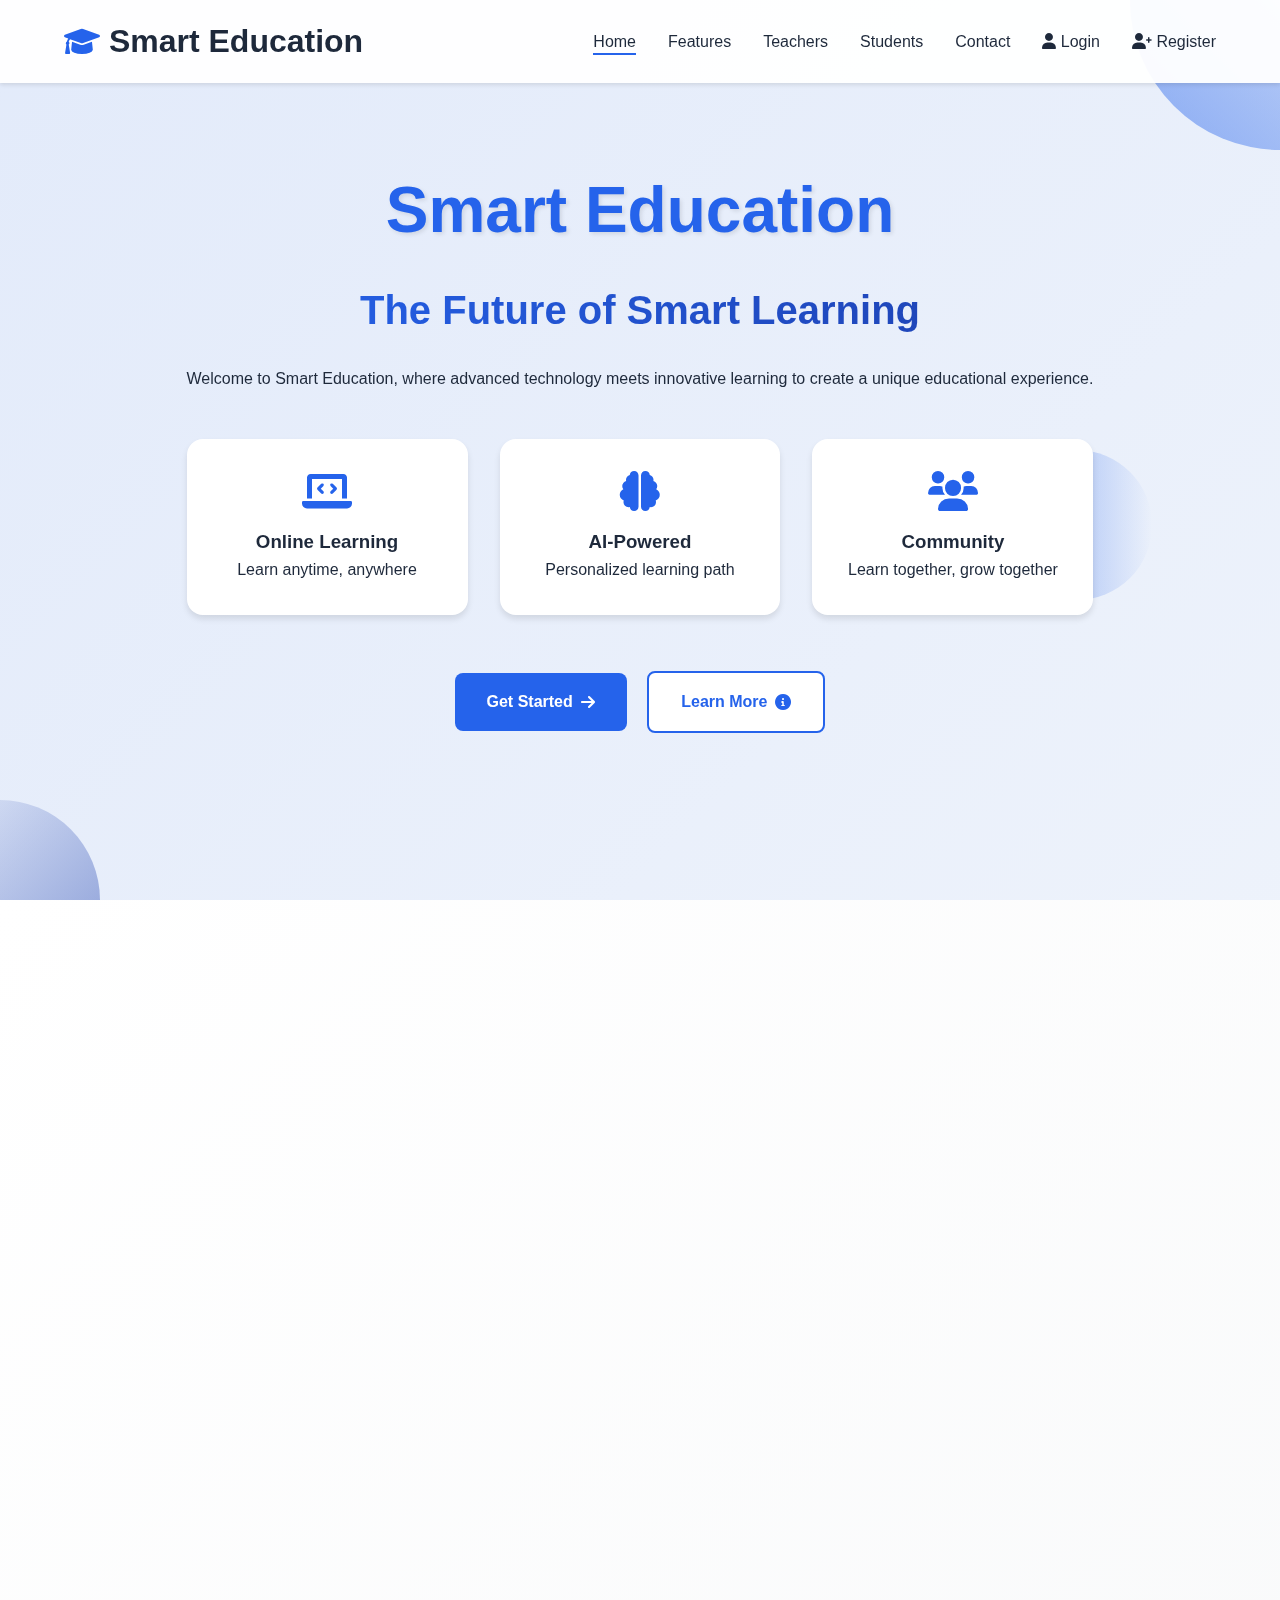
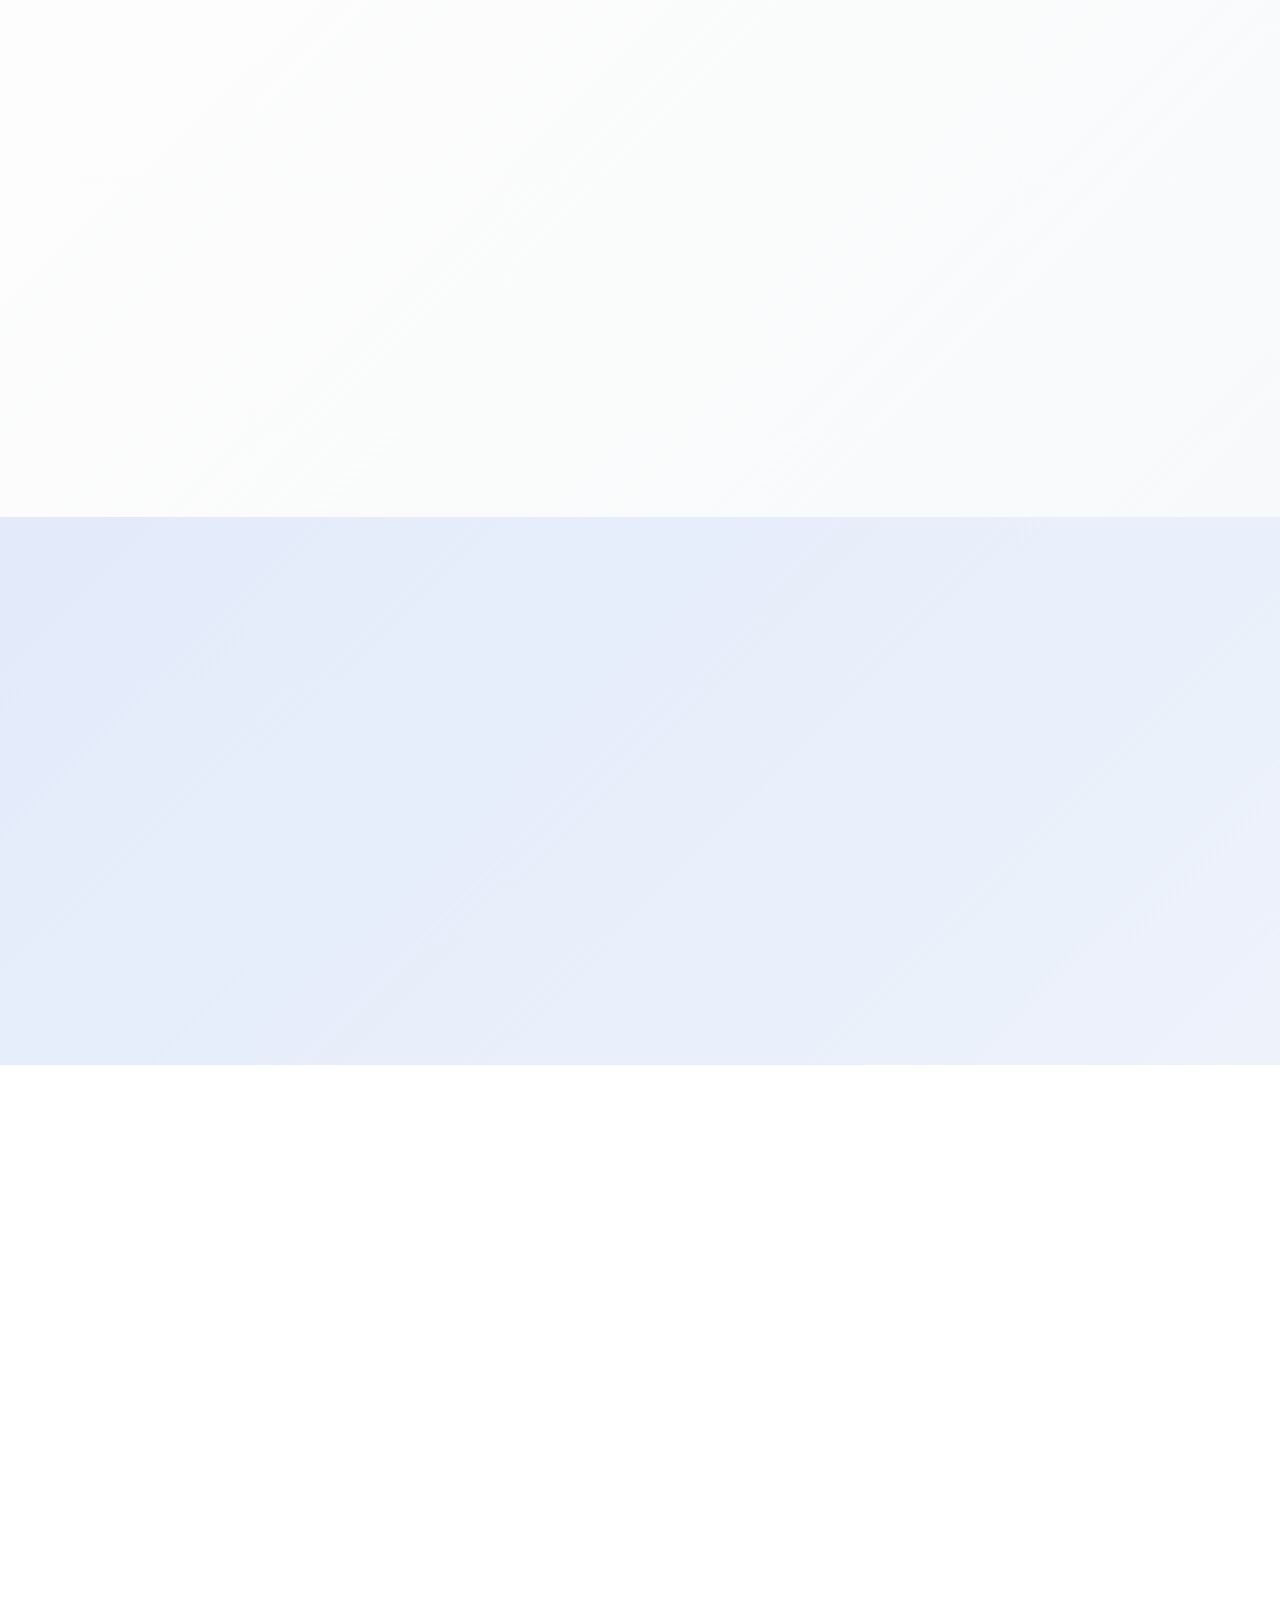
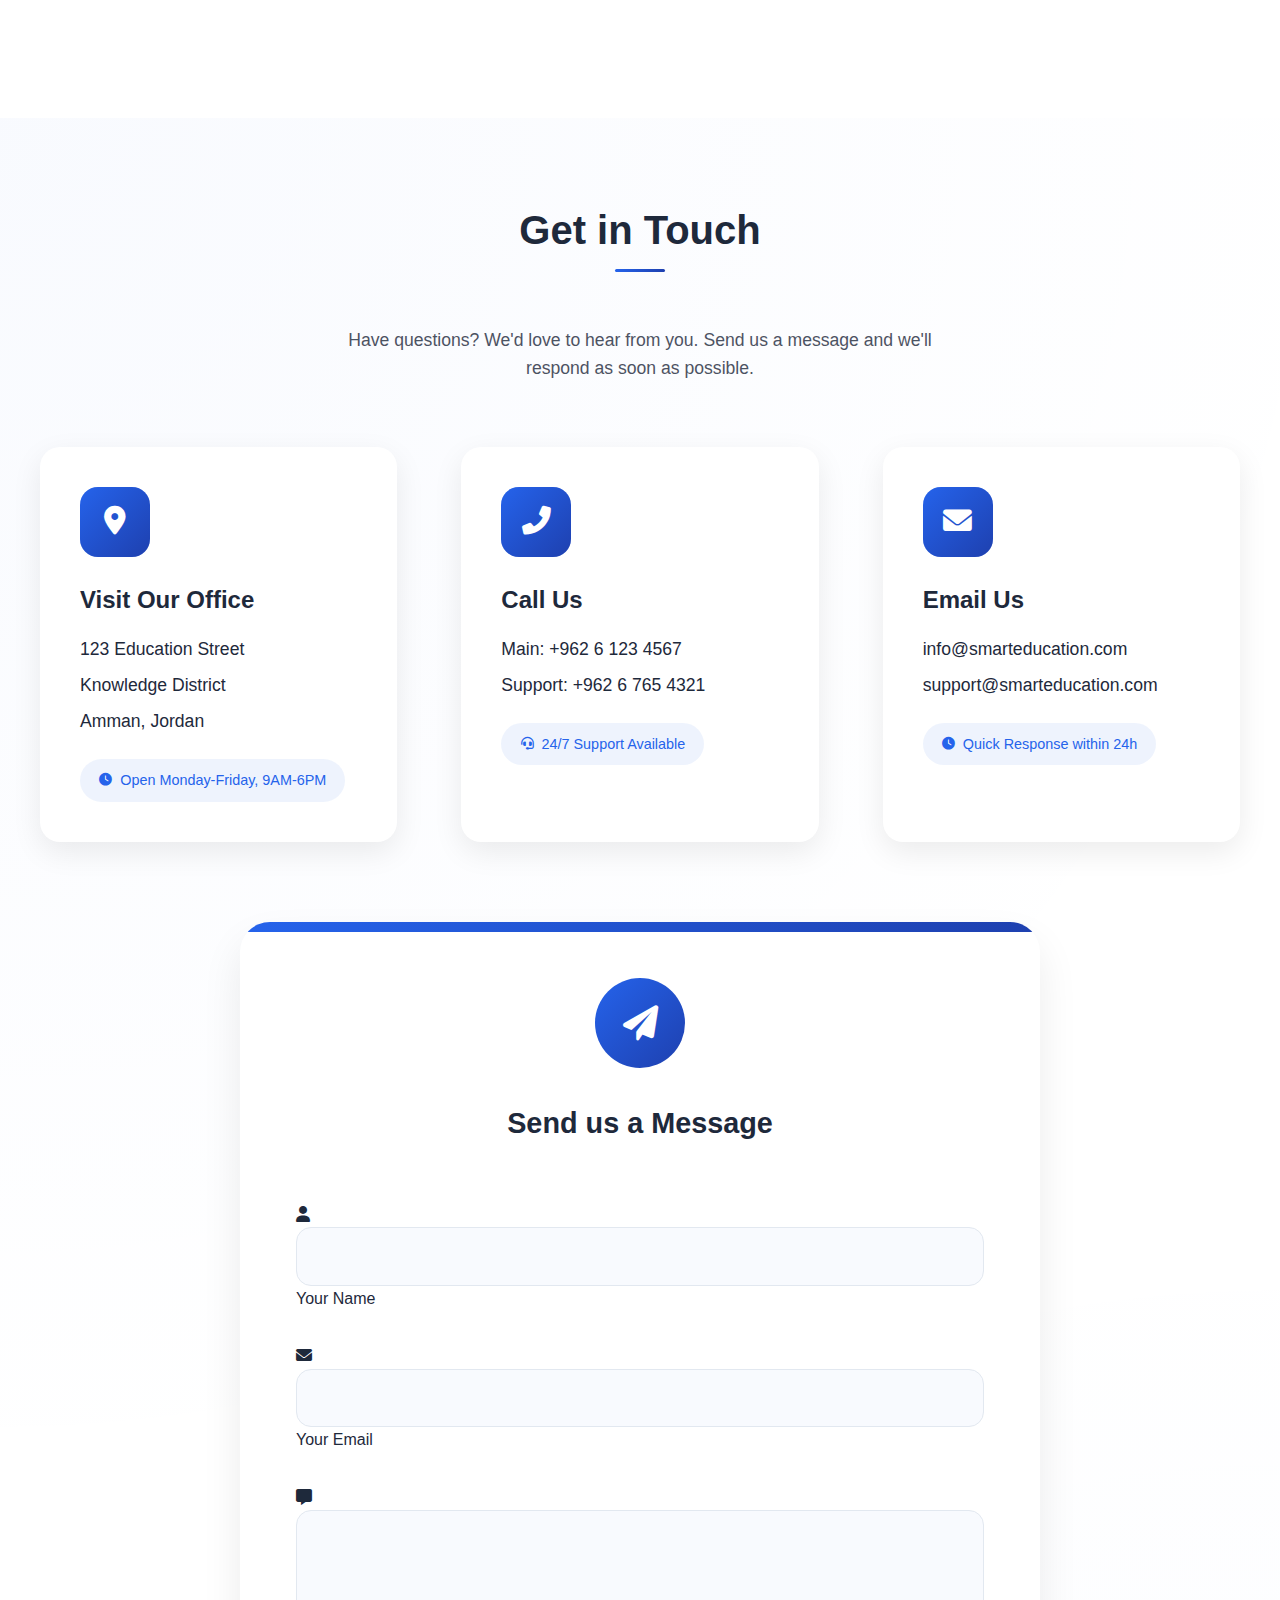
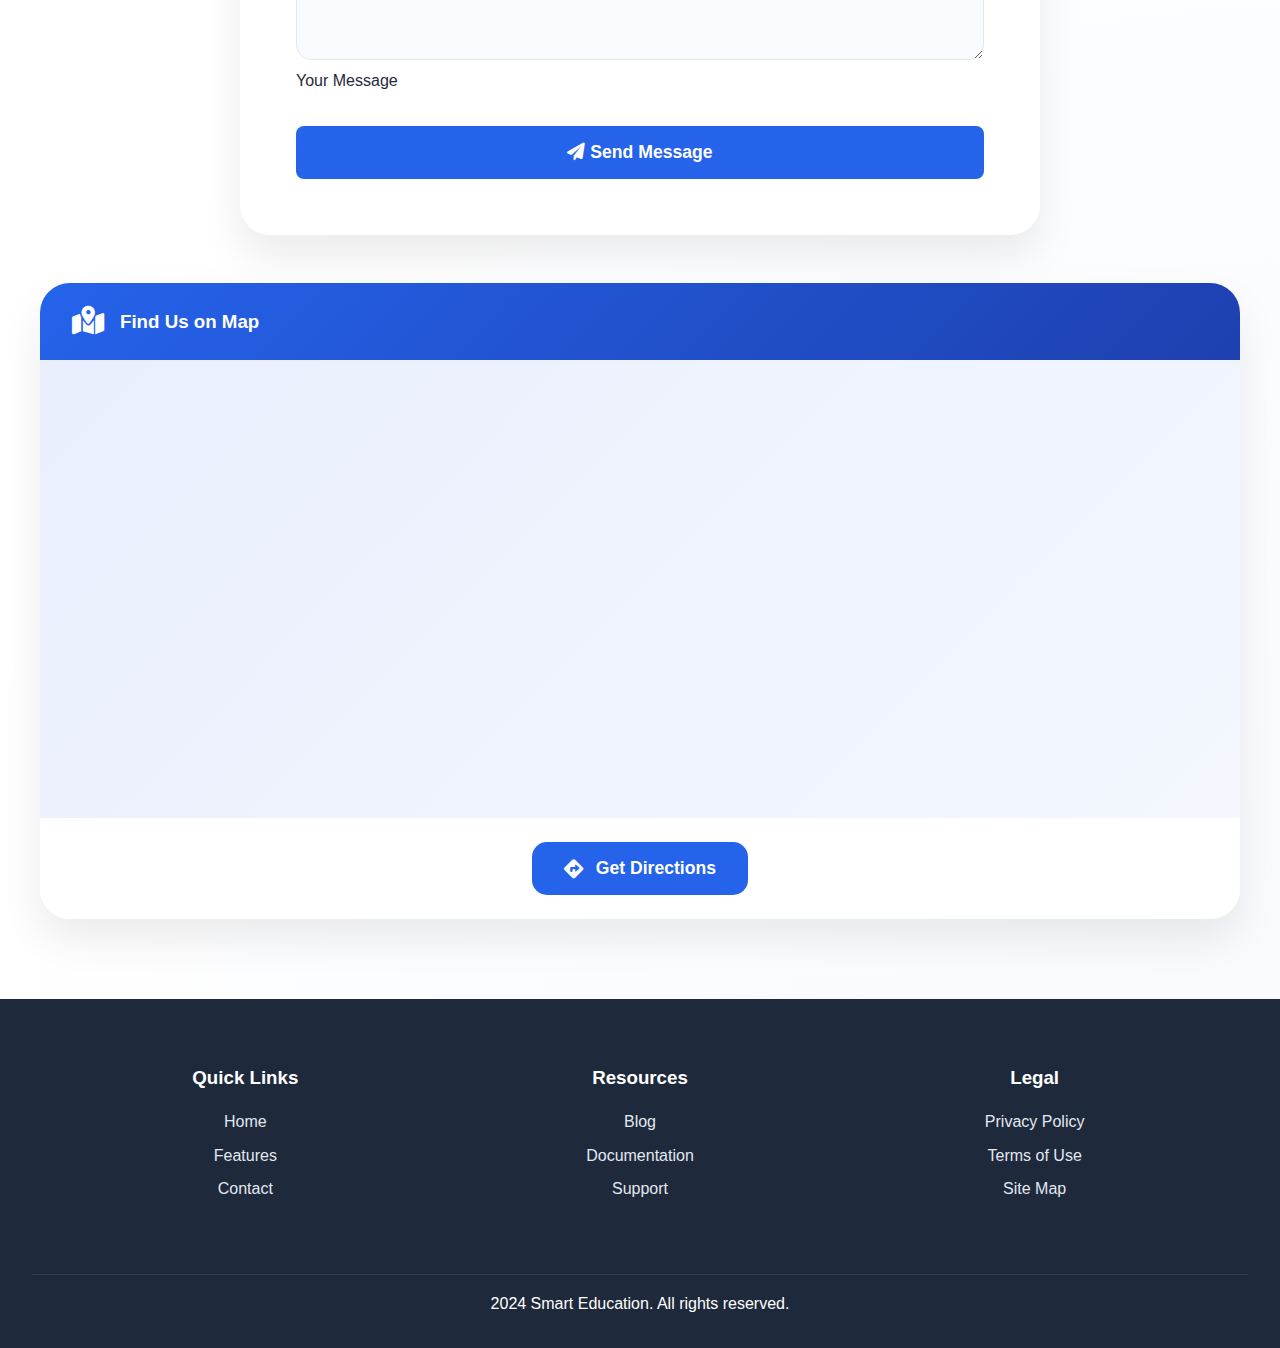
==== index.html @ b8b71e01 "Smart Edu" ====
<!DOCTYPE html>
<html lang="en">
<head>
    <meta charset="UTF-8">
    <meta name="viewport" content="width=device-width, initial-scale=1.0">
    <title>Smart Education - The Future of Smart Learning</title>
    <link rel="stylesheet" href="styles.css">
    <link rel="stylesheet" href="https://cdnjs.cloudflare.com/ajax/libs/font-awesome/6.0.0/css/all.min.css">
    <link href="https://unpkg.com/aos@2.3.1/dist/aos.css" rel="stylesheet">
    <script src="https://unpkg.com/aos@2.3.1/dist/aos.js"></script>
    <script src="script.js" defer></script>
</head>
<body>
    <header>
        <nav class="navbar">
            <div class="logo">
                <h1><i class="fas fa-graduation-cap"></i> Smart Education</h1>
            </div>
            <ul class="nav-links">
                <li><a href="#home" class="active">Home</a></li>
                <li><a href="#features">Features</a></li>
                <li><a href="#teachers">Teachers</a></li>
                <li><a href="#students">Students</a></li>
                <li><a href="#contact">Contact</a></li>
                <li><a href="login.html" class="login-link"><i class="fas fa-user"></i> Login</a></li>
                <li><a href="register.html" class="register-link"><i class="fas fa-user-plus"></i> Register</a></li>
            </ul>
            <div class="menu-toggle">
                <i class="fas fa-bars"></i>
            </div>
        </nav>
    </header>

    <main>
        <section id="hero" class="hero-section">
            <div class="hero-content">
                <div class="hero-text" data-aos="fade-up">
                    <h1>Smart Education</h1>
                    <h2>The Future of Smart Learning</h2>
                    <p>Welcome to Smart Education, where advanced technology meets innovative learning to create a unique educational experience.</p>
                </div>
                <div class="hero-features" data-aos="fade-up" data-aos-delay="200">
                    <div class="feature-box">
                        <i class="fas fa-laptop-code"></i>
                        <h3>Online Learning</h3>
                        <p>Learn anytime, anywhere</p>
                    </div>
                    <div class="feature-box">
                        <i class="fas fa-brain"></i>
                        <h3>AI-Powered</h3>
                        <p>Personalized learning path</p>
                    </div>
                    <div class="feature-box">
                        <i class="fas fa-users"></i>
                        <h3>Community</h3>
                        <p>Learn together, grow together</p>
                    </div>
                </div>
                <div class="cta-buttons" data-aos="fade-up" data-aos-delay="400">
                    <a href="#features" class="btn primary">Get Started <i class="fas fa-arrow-right"></i></a>
                    <a href="#features" class="btn secondary">Learn More <i class="fas fa-info-circle"></i></a>
                </div>
                <div class="scroll-indicator" data-aos="fade-up" data-aos-delay="600">
                    <div class="chevron"></div>
                    <div class="chevron"></div>
                    <div class="chevron"></div>
                </div>
            </div>
            <div class="hero-shapes">
                <div class="shape shape-1"></div>
                <div class="shape shape-2"></div>
                <div class="shape shape-3"></div>
            </div>
        </section>

        <section id="features" class="features-section">
            <div class="section-header" data-aos="fade-up">
                <h2 class="section-title">Our Features</h2>
                <p class="section-subtitle">Discover what makes Smart Education special</p>
            </div>

            <div class="features-container">
                <div class="features-grid">
                    <div class="feature-card" data-aos="zoom-in" data-aos-delay="100">
                        <div class="feature-icon">
                            <i class="fas fa-laptop-code"></i>
                        </div>
                        <div class="feature-content">
                            <h3>Smart Learning</h3>
                            <p>Personalized learning paths powered by AI technology</p>
                            <ul class="feature-list">
                                <li><i class="fas fa-check-circle"></i> Adaptive Learning</li>
                                <li><i class="fas fa-check-circle"></i> Progress Tracking</li>
                                <li><i class="fas fa-check-circle"></i> Interactive Content</li>
                            </ul>
                            <a href="#" class="feature-link">Learn More <i class="fas fa-arrow-right"></i></a>
                        </div>
                        <div class="feature-background">
                            <div class="bg-shape"></div>
                        </div>
                    </div>

                    <div class="feature-card" data-aos="zoom-in" data-aos-delay="200">
                        <div class="feature-icon">
                            <i class="fas fa-mobile-alt"></i>
                        </div>
                        <div class="feature-content">
                            <h3>Multi-Platform</h3>
                            <p>Learn anywhere, anytime on any device</p>
                            <ul class="feature-list">
                                <li><i class="fas fa-check-circle"></i> Mobile Apps</li>
                                <li><i class="fas fa-check-circle"></i> Offline Access</li>
                                <li><i class="fas fa-check-circle"></i> Cloud Sync</li>
                            </ul>
                            <a href="#" class="feature-link">Learn More <i class="fas fa-arrow-right"></i></a>
                        </div>
                        <div class="feature-background">
                            <div class="bg-shape"></div>
                        </div>
                    </div>

                    <div class="feature-card" data-aos="zoom-in" data-aos-delay="300">
                        <div class="feature-icon">
                            <i class="fas fa-users"></i>
                        </div>
                        <div class="feature-content">
                            <h3>Community Learning</h3>
                            <p>Connect with peers and experts worldwide</p>
                            <ul class="feature-list">
                                <li><i class="fas fa-check-circle"></i> Study Groups</li>
                                <li><i class="fas fa-check-circle"></i> Expert Support</li>
                                <li><i class="fas fa-check-circle"></i> Live Sessions</li>
                            </ul>
                            <a href="#" class="feature-link">Learn More <i class="fas fa-arrow-right"></i></a>
                        </div>
                        <div class="feature-background">
                            <div class="bg-shape"></div>
                        </div>
                    </div>
                </div>

                <div class="features-stats" data-aos="fade-up">
                    <div class="stat-item">
                        <div class="stat-number" data-count="1000">0</div>
                        <div class="stat-label">Active Students</div>
                    </div>
                    <div class="stat-item">
                        <div class="stat-number" data-count="100">0</div>
                        <div class="stat-label">Expert Teachers</div>
                    </div>
                    <div class="stat-item">
                        <div class="stat-number" data-count="500">0</div>
                        <div class="stat-label">Courses</div>
                    </div>
                    <div class="stat-item">
                        <div class="stat-number" data-count="50">0</div>
                        <div class="stat-label">Countries</div>
                    </div>
                </div>
            </div>
        </section>

        <section id="teachers" class="teachers-section">
            <h2 class="section-title" data-aos="fade-up">For Teachers</h2>
            <div class="teachers-grid">
                <div class="teacher-feature" data-aos="fade-right">
                    <img src="https://img.icons8.com/color/96/000000/teacher.png" alt="Teaching Tools">
                    <h3>Teaching Tools</h3>
                    <p>Comprehensive tools for effective teaching</p>
                </div>
                <div class="teacher-feature" data-aos="fade-up">
                    <img src="https://img.icons8.com/color/96/000000/classroom.png" alt="Class Management">
                    <h3>Class Management</h3>
                    <p>Easy-to-use classroom management system</p>
                </div>
                <div class="teacher-feature" data-aos="fade-left">
                    <img src="https://img.icons8.com/color/96/000000/report-card.png" alt="Assessment Tools">
                    <h3>Assessment Tools</h3>
                    <p>Advanced assessment and grading tools</p>
                </div>
            </div>
            <div class="cta-container" data-aos="fade-up">
                <a href="#" class="btn primary">Join as Teacher</a>
            </div>
        </section>

        <section id="students" class="students-section">
            <h2 class="section-title" data-aos="fade-up">For Students</h2>
            <div class="students-features">
                <div class="student-card" data-aos="flip-left">
                    <div class="card-icon">
                        <i class="fas fa-book-reader"></i>
                    </div>
                    <h3>Interactive Learning</h3>
                    <p>Engage with interactive content and quizzes</p>
                </div>
                <div class="student-card" data-aos="flip-up">
                    <div class="card-icon">
                        <i class="fas fa-chart-line"></i>
                    </div>
                    <h3>Progress Tracking</h3>
                    <p>Monitor your learning progress in real-time</p>
                </div>
                <div class="student-card" data-aos="flip-right">
                    <div class="card-icon">
                        <i class="fas fa-medal"></i>
                    </div>
                    <h3>Achievements</h3>
                    <p>Earn certificates and badges as you learn</p>
                </div>
            </div>
            <div class="student-benefits" data-aos="fade-up">
                <h3>Why Choose Us?</h3>
                <div class="benefits-grid">
                    <div class="benefit-item">
                        <i class="fas fa-clock"></i>
                        <span>Learn at Your Pace</span>
                    </div>
                    <div class="benefit-item">
                        <i class="fas fa-globe"></i>
                        <span>Access Anywhere</span>
                    </div>
                    <div class="benefit-item">
                        <i class="fas fa-comments"></i>
                        <span>24/7 Support</span>
                    </div>
                    <div class="benefit-item">
                        <i class="fas fa-certificate"></i>
                        <span>Certified Courses</span>
                    </div>
                </div>
            </div>
        </section>

        <section id="contact" class="contact-section">
            <div class="section-header">
                <h2 class="section-title">Get in Touch</h2>
                <p class="section-subtitle">Have questions? We'd love to hear from you. Send us a message and we'll respond as soon as possible.</p>
            </div>

            <div class="contact-container">
                <!-- Office Location -->
                <div class="info-card">
                    <div class="card-decoration"></div>
                    <div class="icon-wrapper">
                        <div class="icon-ripple"></div>
                        <i class="fas fa-map-marker-alt"></i>
                    </div>
                    <div class="info-content">
                        <h3>Visit Our Office</h3>
                        <p>123 Education Street</p>
                        <p>Knowledge District</p>
                        <p>Amman, Jordan</p>
                        <div class="availability">
                            <i class="fas fa-clock"></i>
                            Open Monday-Friday, 9AM-6PM
                        </div>
                    </div>
                </div>

                <!-- Phone Contact -->
                <div class="info-card">
                    <div class="card-decoration"></div>
                    <div class="icon-wrapper">
                        <div class="icon-ripple"></div>
                        <i class="fas fa-phone-alt"></i>
                    </div>
                    <div class="info-content">
                        <h3>Call Us</h3>
                        <p>Main: +962 6 123 4567</p>
                        <p>Support: +962 6 765 4321</p>
                        <div class="availability">
                            <i class="fas fa-headset"></i>
                            24/7 Support Available
                        </div>
                    </div>
                </div>

                <!-- Email Contact -->
                <div class="info-card">
                    <div class="card-decoration"></div>
                    <div class="icon-wrapper">
                        <div class="icon-ripple"></div>
                        <i class="fas fa-envelope"></i>
                    </div>
                    <div class="info-content">
                        <h3>Email Us</h3>
                        <p>info@smarteducation.com</p>
                        <p>support@smarteducation.com</p>
                        <div class="response-time">
                            <i class="fas fa-clock"></i>
                            Quick Response within 24h
                        </div>
                    </div>
                </div>
            </div>

            <!-- Contact Form -->
            <div class="contact-form-wrapper">
                <div class="form-header">
                    <div class="header-icon">
                        <div class="icon-ring"></div>
                        <i class="fas fa-paper-plane"></i>
                    </div>
                    <h3>Send us a Message</h3>
                </div>
                <form class="form-body">
                    <div class="input-group">
                        <i class="fas fa-user"></i>
                        <input type="text" id="name" placeholder=" " required>
                        <label for="name">Your Name</label>
                    </div>
                    <div class="input-group">
                        <i class="fas fa-envelope"></i>
                        <input type="email" id="email" placeholder=" " required>
                        <label for="email">Your Email</label>
                    </div>
                    <div class="input-group">
                        <i class="fas fa-comment-alt"></i>
                        <textarea id="message" placeholder=" " required></textarea>
                        <label for="message">Your Message</label>
                    </div>
                    <button type="submit" class="submit-btn">
                        <i class="fas fa-paper-plane"></i>
                        Send Message
                    </button>
                </form>
            </div>

            <!-- Map Section -->
            <div class="map-container">
                <div class="map-card">
                    <div class="map-header">
                        <i class="fas fa-map-marked-alt"></i>
                        <h3>Find Us on Map</h3>
                    </div>
                    <div class="map-overlay">
                        <iframe src="https://www.google.com/maps/embed?pb=!1m18!1m12!1m3!1d3385.1876863440325!2d35.9104883!3d31.9539494!2m3!1f0!2f0!3f0!3m2!1i1024!2i768!4f13.1!3m3!1m2!1s0x151ca7e4aee722d5%3A0x8693a9183825010b!2sAmman%2C%20Jordan!5e0!3m2!1sen!2sus!4v1624451234567!5m2!1sen!2sus" width="100%" height="450" style="border:0;" allowfullscreen="" loading="lazy"></iframe>
                    </div>
                    <div class="map-footer">
                        <button class="direction-btn">
                            <i class="fas fa-directions"></i>
                            Get Directions
                        </button>
                    </div>
                </div>
            </div>
        </section>
    </main>

    <footer>
        <div class="footer-content">
            <div class="footer-sections">
                <div class="footer-section">
                    <h3>Quick Links</h3>
                    <a href="#home">Home</a>
                    <a href="#features">Features</a>
                    <a href="#contact">Contact</a>
                </div>
                <div class="footer-section">
                    <h3>Resources</h3>
                    <a href="#">Blog</a>
                    <a href="#">Documentation</a>
                    <a href="#">Support</a>
                </div>
                <div class="footer-section">
                    <h3>Legal</h3>
                    <a href="#">Privacy Policy</a>
                    <a href="#">Terms of Use</a>
                    <a href="#">Site Map</a>
                </div>
            </div>
            <div class="footer-bottom">
                <p> 2024 Smart Education. All rights reserved.</p>
            </div>
        </div>
    </footer>
</body>
</html>
---- styles.css ----
:root {
    --primary-color: #2563eb;
    --secondary-color: #1e40af;
    --background-color: #f8fafc;
    --text-color: #1e293b;
    --light-gray: #e2e8f0;
    --facebook-color: #1877f2;
    --twitter-color: #1da1f2;
    --linkedin-color: #0077b5;
    --instagram-color: #e4405f;
}

* {
    margin: 0;
    padding: 0;
    box-sizing: border-box;
    font-family: 'Poppins', sans-serif;
}

body {
    background-color: var(--background-color);
    color: var(--text-color);
    line-height: 1.6;
    overflow-x: hidden;
}

/* Enhanced Navbar Styles */
.navbar {
    background-color: rgba(255, 255, 255, 0.95);
    padding: 1rem 5%;
    display: flex;
    justify-content: space-between;
    align-items: center;
    box-shadow: 0 2px 4px rgba(0,0,0,0.1);
    position: fixed;
    width: 100%;
    top: 0;
    z-index: 1000;
    transition: all 0.3s ease;
}

.navbar.scrolled {
    padding: 0.5rem 5%;
    background-color: rgba(255, 255, 255, 0.98);
    box-shadow: 0 2px 10px rgba(0,0,0,0.1);
}

.logo {
    display: flex;
    align-items: center;
    gap: 0.5rem;
}

.logo i {
    color: var(--primary-color);
    font-size: 1.8rem;
}

.nav-links {
    display: flex;
    list-style: none;
    gap: 2rem;
}

.nav-links a {
    text-decoration: none;
    color: var(--text-color);
    font-weight: 500;
    transition: color 0.3s ease;
    position: relative;
}

.nav-links a::after {
    content: '';
    position: absolute;
    width: 0;
    height: 2px;
    bottom: -5px;
    left: 0;
    background-color: var(--primary-color);
    transition: width 0.3s ease;
}

.nav-links a:hover::after,
.nav-links a.active::after {
    width: 100%;
}

.menu-toggle {
    display: none;
    font-size: 1.5rem;
    cursor: pointer;
}

/* Enhanced Hero Section */
.hero-section {
    min-height: 100vh;
    display: flex;
    align-items: center;
    justify-content: center;
    text-align: center;
    padding: 6rem 2rem;
    position: relative;
    overflow: hidden;
    background: linear-gradient(135deg, rgba(37,99,235,0.1) 0%, rgba(37,99,235,0.05) 100%);
}

.hero-content {
    max-width: 1200px;
    margin: 0 auto;
    position: relative;
    z-index: 2;
}

.hero-text {
    margin-bottom: 3rem;
}

.hero-text h1 {
    font-size: 4rem;
    margin-bottom: 1rem;
    color: var(--primary-color);
    text-shadow: 2px 2px 4px rgba(0,0,0,0.1);
}

.hero-text h2 {
    font-size: 2.5rem;
    margin-bottom: 1.5rem;
    background: linear-gradient(to right, var(--primary-color), var(--secondary-color));
    -webkit-background-clip: text;
    -webkit-text-fill-color: transparent;
}

.hero-features {
    display: grid;
    grid-template-columns: repeat(auto-fit, minmax(250px, 1fr));
    gap: 2rem;
    margin: 3rem 0;
}

.feature-box {
    background: white;
    padding: 2rem;
    border-radius: 1rem;
    box-shadow: 0 4px 6px rgba(0,0,0,0.1);
    transition: transform 0.3s ease;
}

.feature-box:hover {
    transform: translateY(-10px);
}

.feature-box i {
    font-size: 2.5rem;
    color: var(--primary-color);
    margin-bottom: 1rem;
}

/* Animated Shapes */
.hero-shapes .shape {
    position: absolute;
    border-radius: 50%;
    opacity: 0.5;
}

.shape-1 {
    width: 300px;
    height: 300px;
    background: linear-gradient(45deg, var(--primary-color), transparent);
    top: -150px;
    right: -150px;
    animation: float 6s ease-in-out infinite;
}

.shape-2 {
    width: 200px;
    height: 200px;
    background: linear-gradient(-45deg, var(--secondary-color), transparent);
    bottom: -100px;
    left: -100px;
    animation: float 8s ease-in-out infinite;
}

.shape-3 {
    width: 150px;
    height: 150px;
    background: linear-gradient(90deg, var(--primary-color), transparent);
    top: 50%;
    right: 10%;
    animation: float 7s ease-in-out infinite;
}

@keyframes float {
    0% { transform: translate(0, 0) rotate(0deg); }
    50% { transform: translate(20px, 20px) rotate(10deg); }
    100% { transform: translate(0, 0) rotate(0deg); }
}

/* Scroll Indicator */
.scroll-indicator {
    position: absolute;
    bottom: 2rem;
    left: 50%;
    transform: translateX(-50%);
    display: flex;
    flex-direction: column;
    align-items: center;
    gap: 0;
    opacity: 0.6;
    transition: opacity 0.3s ease;
}

.scroll-indicator:hover {
    opacity: 1;
}

.chevron {
    width: 28px;
    height: 8px;
    opacity: 0;
    transform: scale(0.3);
    animation: move-chevron 3s ease-out infinite;
}

.chevron:first-child {
    animation: move-chevron 3s ease-out 1s infinite;
}

.chevron:nth-child(2) {
    animation: move-chevron 3s ease-out 2s infinite;
}

.chevron:before,
.chevron:after {
    content: '';
    position: absolute;
    top: 0;
    height: 100%;
    width: 50%;
    background: var(--primary-color);
}

.chevron:before {
    left: 0;
    transform: skewY(30deg);
}

.chevron:after {
    right: 0;
    width: 50%;
    transform: skewY(-30deg);
}

@keyframes move-chevron {
    25% {
        opacity: 1;
        transform: translateY(9px) scale(0.8);
    }
    33% {
        opacity: 1;
        transform: translateY(13px) scale(0.8);
    }
    67% {
        opacity: 1;
        transform: translateY(17px) scale(0.8);
    }
    100% {
        opacity: 0;
        transform: translateY(21px) scale(0.8);
    }
}

@media (max-width: 768px) {
    .scroll-indicator {
        bottom: 1rem;
    }
    
    .chevron {
        width: 24px;
        height: 6px;
    }
}

/* Enhanced Buttons */
.btn {
    display: inline-flex;
    align-items: center;
    gap: 0.5rem;
    padding: 1rem 2rem;
    border-radius: 0.5rem;
    text-decoration: none;
    font-weight: 600;
    transition: all 0.3s ease;
    margin: 0.5rem;
    position: relative;
    overflow: hidden;
}

.btn i {
    transition: transform 0.3s ease;
}

.btn:hover i {
    transform: translateX(5px);
}

.primary {
    background-color: var(--primary-color);
    color: white;
}

.primary:hover {
    background-color: var(--secondary-color);
    transform: translateY(-2px);
    box-shadow: 0 4px 12px rgba(37,99,235,0.2);
}

.secondary {
    background-color: white;
    color: var(--primary-color);
    border: 2px solid var(--primary-color);
}

.secondary:hover {
    background-color: var(--primary-color);
    color: white;
    transform: translateY(-2px);
    box-shadow: 0 4px 12px rgba(37,99,235,0.2);
}

/* Features Section */
.features-section {
    padding: 5rem 2rem;
    background-color: white;
}

.features-section h2 {
    text-align: center;
    margin-bottom: 3rem;
    font-size: 2.5rem;
}

.features-grid {
    display: grid;
    grid-template-columns: repeat(auto-fit, minmax(300px, 1fr));
    gap: 2rem;
    max-width: 1200px;
    margin: 0 auto;
}

.feature-card {
    padding: 2rem;
    border-radius: 1rem;
    background-color: white;
    box-shadow: 0 4px 6px rgba(0,0,0,0.1);
    transition: transform 0.3s ease;
}

.feature-card:hover {
    transform: translateY(-5px);
}

.feature-card i {
    font-size: 2.5rem;
    color: var(--primary-color);
    margin-bottom: 1rem;
}

.feature-card h3 {
    margin-bottom: 1rem;
}

.feature-card ul {
    list-style-position: inside;
}

/* Testimonials Section */
.testimonials-section {
    padding: 5rem 2rem;
    background-color: var(--background-color);
}

.testimonials-section h2 {
    text-align: center;
    margin-bottom: 3rem;
    font-size: 2.5rem;
}

.testimonials-grid {
    display: grid;
    grid-template-columns: repeat(auto-fit, minmax(300px, 1fr));
    gap: 2rem;
    max-width: 1200px;
    margin: 0 auto;
}

.testimonial-card {
    padding: 2rem;
    background-color: white;
    border-radius: 1rem;
    box-shadow: 0 4px 6px rgba(0,0,0,0.1);
}

.testimonial-author {
    margin-top: 1rem;
    text-align: left;
}

.testimonial-author span {
    font-weight: 600;
    display: block;
}

/* Connect Section */
.connect-section {
    padding: 5rem 2rem;
    background-color: white;
}

.connect-section h2 {
    text-align: center;
    margin-bottom: 3rem;
    font-size: 2.5rem;
}

.social-grid {
    display: grid;
    grid-template-columns: repeat(auto-fit, minmax(250px, 1fr));
    gap: 1.5rem;
    max-width: 1200px;
    margin: 0 auto;
}

.social-card {
    display: flex;
    align-items: center;
    padding: 1.5rem;
    border-radius: 0.5rem;
    text-decoration: none;
    color: white;
    transition: transform 0.3s ease;
}

.social-card:hover {
    transform: translateY(-5px);
}

.social-card i {
    font-size: 1.5rem;
    margin-right: 1rem;
}

.facebook { background-color: var(--facebook-color); }
.twitter { background-color: var(--twitter-color); }
.linkedin { background-color: var(--linkedin-color); }
.instagram { background-color: var(--instagram-color); }

/* Contact Form */
.contact-form-wrapper {
    background: white;
    border-radius: 25px;
    padding: 2.8rem;
    box-shadow: 0 20px 40px rgba(0,0,0,0.08);
    transition: all 0.4s ease;
    position: relative;
    overflow: hidden;
    max-width: 800px;
    margin: 3rem auto;
}

.contact-form-wrapper::before {
    content: '';
    position: absolute;
    top: 0;
    left: 0;
    width: 100%;
    height: 8px;
    background: linear-gradient(to right, var(--primary-color), var(--secondary-color));
}

.form-header {
    text-align: center;
    margin-bottom: 2.5rem;
    position: relative;
}

.header-icon {
    position: relative;
    width: 80px;
    height: 80px;
    margin: 0 auto 1.5rem;
}

.header-icon i {
    width: 100%;
    height: 100%;
    background: linear-gradient(135deg, var(--primary-color) 0%, var(--secondary-color) 100%);
    color: white;
    font-size: 2rem;
    border-radius: 50%;
    display: flex;
    align-items: center;
    justify-content: center;
    position: relative;
    z-index: 1;
    animation: pulse 2s cubic-bezier(0.4, 0, 0.2, 1) infinite;
}

.form-header h3 {
    font-size: 1.8rem;
    margin-bottom: 0.5rem;
    color: var(--text-color);
}

.input-group {
    position: relative;
    margin-bottom: 1.8rem;
}

.input-group input,
.input-group textarea {
    width: 100%;
    padding: 1rem 1rem 1rem 2.8rem;
    background: transparent;
    border: none;
    border-radius: 12px;
    font-size: 1rem;
    color: var(--text-color);
    transition: all 0.3s ease;
    background: rgba(37,99,235,0.03);
}

.input-group textarea {
    height: 130px;
    resize: vertical;
}

.submit-btn {
    width: 100%;
    padding: 1rem;
    border: none;
    border-radius: 12px;
    background: linear-gradient(135deg, var(--primary-color) 0%, var(--secondary-color) 100%);
    color: white;
    font-size: 1rem;
    font-weight: 600;
    cursor: pointer;
    position: relative;
    overflow: hidden;
    transition: all 0.4s cubic-bezier(0.4, 0, 0.2, 1);
}

.submit-btn:hover {
    transform: translateY(-2px);
    box-shadow: 0 8px 16px rgba(37,99,235,0.2);
}

.submit-btn:active {
    transform: translateY(0);
}

/* Contact Section */
.contact-section {
    padding: 5rem 2rem;
    background-color: white;
}

.contact-section h2 {
    text-align: center;
    margin-bottom: 3rem;
    font-size: 2.5rem;
}

.contact-info {
    display: flex;
    justify-content: center;
    gap: 3rem;
    flex-wrap: wrap;
    max-width: 1200px;
    margin: 0 auto;
}

.contact-item {
    text-align: center;
}

.contact-item i {
    font-size: 2rem;
    color: var(--primary-color);
    margin-bottom: 1rem;
}

/* Enhanced Footer */
.footer-sections {
    display: grid;
    grid-template-columns: repeat(auto-fit, minmax(200px, 1fr));
    gap: 2rem;
    padding: 2rem;
}

.footer-section {
    display: flex;
    flex-direction: column;
}

.footer-section h3 {
    color: white;
    margin-bottom: 1rem;
}

.footer-section a {
    color: var(--light-gray);
    text-decoration: none;
    margin-bottom: 0.5rem;
    transition: color 0.3s ease;
}

.footer-section a:hover {
    color: white;
}

.footer-bottom {
    border-top: 1px solid rgba(255,255,255,0.1);
    padding-top: 1rem;
    text-align: center;
    margin-top: 2rem;
}

/* Footer */
footer {
    background-color: var(--text-color);
    color: white;
    padding: 2rem;
    text-align: center;
}

.footer-links {
    margin-bottom: 1rem;
}

.footer-links a {
    color: white;
    text-decoration: none;
    margin: 0 1rem;
}

/* Section Title */
.section-title {
    text-align: center;
    font-size: 2.5rem;
    margin-bottom: 3rem;
    color: var(--text-color);
    position: relative;
}

.section-title::after {
    content: '';
    position: absolute;
    bottom: -10px;
    left: 50%;
    transform: translateX(-50%);
    width: 50px;
    height: 3px;
    background: var(--primary-color);
    border-radius: 2px;
}

/* Enhanced Features Section */
.features-section {
    padding: 5rem 2rem;
    background: linear-gradient(135deg, #ffffff 0%, #f8f9fa 100%);
    overflow: hidden;
}

.section-header {
    text-align: center;
    margin-bottom: 4rem;
}

.section-subtitle {
    color: var(--primary-color);
    font-size: 1.1rem;
    margin-top: 0.5rem;
    opacity: 0.8;
}

.features-container {
    max-width: 1200px;
    margin: 0 auto;
}

.features-grid {
    display: grid;
    grid-template-columns: repeat(auto-fit, minmax(320px, 1fr));
    gap: 2.5rem;
    margin-bottom: 4rem;
}

.feature-card {
    background: white;
    border-radius: 20px;
    padding: 2.5rem;
    position: relative;
    transition: all 0.4s cubic-bezier(0.4, 0, 0.2, 1);
    overflow: hidden;
    box-shadow: 0 10px 30px rgba(0, 0, 0, 0.08);
    z-index: 1;
}

.feature-card::before {
    content: '';
    position: absolute;
    top: 0;
    left: 0;
    width: 100%;
    height: 100%;
    background: linear-gradient(135deg, var(--primary-color) 0%, var(--secondary-color) 100%);
    opacity: 0;
    transition: opacity 0.4s ease;
    z-index: -1;
}

.feature-card:hover {
    transform: translateY(-15px);
    box-shadow: 0 20px 40px rgba(0, 0, 0, 0.12);
}

.feature-card:hover::before {
    opacity: 0.05;
}

.feature-icon {
    width: 70px;
    height: 70px;
    background: linear-gradient(135deg, var(--primary-color) 0%, var(--secondary-color) 100%);
    border-radius: 20px;
    display: flex;
    align-items: center;
    justify-content: center;
    margin-bottom: 1.5rem;
    position: relative;
    overflow: hidden;
}

.feature-icon::after {
    content: '';
    position: absolute;
    width: 100%;
    height: 100%;
    background: linear-gradient(135deg, rgba(255,255,255,0.2) 0%, rgba(255,255,255,0) 100%);
    transform: translateX(-100%);
    transition: transform 0.6s ease;
}

.feature-card:hover .feature-icon::after {
    transform: translateX(100%);
}

.feature-icon i {
    font-size: 1.8rem;
    color: white;
    z-index: 1;
}

.feature-content {
    position: relative;
    z-index: 1;
}

.feature-content h3 {
    font-size: 1.5rem;
    margin-bottom: 1rem;
    color: var(--text-color);
}

.feature-content p {
    color: var(--text-color-light);
    margin-bottom: 1.5rem;
    line-height: 1.6;
}

.feature-list {
    list-style: none;
    margin: 0;
    padding: 0;
}

.feature-list li {
    display: flex;
    align-items: center;
    gap: 0.8rem;
    margin-bottom: 0.8rem;
    color: var(--text-color-light);
}

.feature-list i {
    color: var(--primary-color);
    font-size: 1.2rem;
}

.feature-link {
    display: inline-flex;
    align-items: center;
    gap: 0.5rem;
    color: var(--primary-color);
    text-decoration: none;
    font-weight: 600;
    margin-top: 1.5rem;
    transition: gap 0.3s ease;
}

.feature-link:hover {
    gap: 1rem;
}

.feature-background {
    position: absolute;
    top: 0;
    left: 0;
    width: 100%;
    height: 100%;
    z-index: -1;
    overflow: hidden;
}

.bg-shape {
    position: absolute;
    width: 200px;
    height: 200px;
    background: linear-gradient(135deg, var(--primary-color) 0%, var(--secondary-color) 100%);
    border-radius: 50%;
    opacity: 0.05;
    top: -100px;
    right: -100px;
    transition: all 0.6s ease;
}

.feature-card:hover .bg-shape {
    transform: scale(1.5);
}

.features-stats {
    display: grid;
    grid-template-columns: repeat(auto-fit, minmax(200px, 1fr));
    gap: 2rem;
    text-align: center;
    padding: 3rem 0;
    border-top: 1px solid rgba(0,0,0,0.1);
}

.stat-item {
    padding: 1.5rem;
}

.stat-number {
    font-size: 2.5rem;
    font-weight: 700;
    color: var(--primary-color);
    margin-bottom: 0.5rem;
}

.stat-label {
    color: var(--text-color-light);
    font-size: 1.1rem;
}

/* Enhanced Contact Section */
.contact-section {
    padding: 5rem 2rem;
    background: linear-gradient(135deg, #ffffff 0%, #f8f9fa 100%);
    position: relative;
    overflow: hidden;
}

.contact-section::before {
    content: '';
    position: absolute;
    top: 0;
    left: 0;
    width: 100%;
    height: 100%;
    background: radial-gradient(circle at 0% 0%, rgba(37,99,235,0.03) 0%, transparent 50%),
                radial-gradient(circle at 100% 100%, rgba(37,99,235,0.03) 0%, transparent 50%);
    pointer-events: none;
}

.section-header {
    text-align: center;
    margin-bottom: 4rem;
    position: relative;
}

.section-title {
    font-size: 2.5rem;
    color: var(--text-color);
    margin-bottom: 1rem;
    position: relative;
    display: inline-block;
}

.section-title::after {
    content: '';
    position: absolute;
    bottom: -10px;
    left: 50%;
    transform: translateX(-50%);
    width: 50px;
    height: 3px;
    background: linear-gradient(to right, var(--primary-color), var(--secondary-color));
    border-radius: 3px;
}

.section-subtitle {
    color: var(--text-color-light);
    font-size: 1.1rem;
    max-width: 600px;
    margin: 1rem auto;
    line-height: 1.6;
}

.contact-container {
    display: grid;
    grid-template-columns: repeat(auto-fit, minmax(300px, 1fr));
    gap: 4rem;
    max-width: 1200px;
    margin: 0 auto 4rem;
    position: relative;
}

.info-card {
    background: white;
    border-radius: 20px;
    padding: 2.5rem;
    margin-bottom: 2rem;
    box-shadow: 0 10px 30px rgba(0,0,0,0.08);
    transition: all 0.5s cubic-bezier(0.4, 0, 0.2, 1);
    position: relative;
    overflow: hidden;
    transform-style: preserve-3d;
    perspective: 1000px;
}

.info-card::before {
    content: '';
    position: absolute;
    top: 0;
    left: 0;
    width: 100%;
    height: 100%;
    background: linear-gradient(135deg, rgba(37,99,235,0.05) 0%, rgba(37,99,235,0.02) 100%);
    opacity: 0;
    transition: opacity 0.5s ease;
}

.info-card:hover {
    transform: translateY(-10px) scale(1.02);
    box-shadow: 0 20px 40px rgba(37,99,235,0.15);
}

.info-card:hover::before {
    opacity: 1;
}

.card-decoration {
    position: absolute;
    top: -50%;
    right: -50%;
    width: 200px;
    height: 200px;
    background: linear-gradient(135deg, var(--primary-color) 0%, var(--secondary-color) 100%);
    opacity: 0.05;
    border-radius: 50%;
    transform: translate(50%, -50%) scale(0.8);
    transition: all 0.6s cubic-bezier(0.4, 0, 0.2, 1);
}

.info-card:hover .card-decoration {
    transform: translate(30%, -30%) scale(1.2);
    opacity: 0.08;
}

.icon-wrapper {
    position: relative;
    width: 70px;
    height: 70px;
    margin-bottom: 1.5rem;
}

.icon-wrapper i {
    width: 100%;
    height: 100%;
    background: linear-gradient(135deg, var(--primary-color) 0%, var(--secondary-color) 100%);
    color: white;
    font-size: 1.8rem;
    border-radius: 18px;
    display: flex;
    align-items: center;
    justify-content: center;
    position: relative;
    z-index: 1;
    transition: all 0.4s ease;
}

.icon-ripple {
    position: absolute;
    top: 0;
    left: 0;
    width: 100%;
    height: 100%;
    border-radius: 18px;
    background: var(--primary-color);
    opacity: 0.3;
    animation: ripple 2s cubic-bezier(0.4, 0, 0.2, 1) infinite;
}

@keyframes ripple {
    0% {
        transform: scale(1);
        opacity: 0.3;
    }
    50% {
        transform: scale(1.2);
        opacity: 0.1;
    }
    100% {
        transform: scale(1);
        opacity: 0.3;
    }
}

.info-content {
    position: relative;
    z-index: 1;
}

.info-content h3 {
    font-size: 1.5rem;
    color: var(--text-color);
    margin-bottom: 1rem;
    font-weight: 600;
}

.info-content p {
    color: var(--text-color-light);
    margin: 0.5rem 0;
    font-size: 1.1rem;
    line-height: 1.6;
    transition: all 0.3s ease;
}

.info-card:hover .info-content p {
    transform: translateX(5px);
}

.availability, .response-time {
    display: inline-flex;
    align-items: center;
    gap: 0.5rem;
    margin-top: 1rem;
    padding: 0.6rem 1.2rem;
    background: rgba(37,99,235,0.08);
    color: var(--primary-color);
    border-radius: 30px;
    font-size: 0.9rem;
    font-weight: 500;
    transition: all 0.3s ease;
}

.availability i, .response-time i {
    font-size: 0.8rem;
}

.info-card:hover .availability,
.info-card:hover .response-time {
    background: rgba(37,99,235,0.12);
    transform: translateY(-2px);
}

/* Enhanced Contact Form */
.contact-form-wrapper {
    background: white;
    border-radius: 30px;
    padding: 3.5rem;
    box-shadow: 0 20px 40px rgba(0,0,0,0.08);
    transition: all 0.4s ease;
    position: relative;
    overflow: hidden;
}

.contact-form-wrapper::before {
    content: '';
    position: absolute;
    top: 0;
    left: 0;
    width: 100%;
    height: 10px;
    background: linear-gradient(to right, var(--primary-color), var(--secondary-color));
}

.form-header {
    text-align: center;
    margin-bottom: 3.5rem;
    position: relative;
}

.header-icon {
    position: relative;
    width: 90px;
    height: 90px;
    margin: 0 auto 2rem;
}

.header-icon i {
    width: 100%;
    height: 100%;
    background: linear-gradient(135deg, var(--primary-color) 0%, var(--secondary-color) 100%);
    color: white;
    font-size: 2.2rem;
    border-radius: 50%;
    display: flex;
    align-items: center;
    justify-content: center;
    position: relative;
    z-index: 1;
    animation: pulse 2s cubic-bezier(0.4, 0, 0.2, 1) infinite;
}

.input-group {
    position: relative;
    margin-bottom: 2rem;
}

.input-group input,
.input-group textarea {
    width: 100%;
    padding: 1.2rem;
    border: 1px solid var(--light-gray);
    border-radius: 15px;
    font-size: 1rem;
    color: var(--text-color);
    transition: all 0.3s ease;
    background: rgba(37,99,235,0.03);
}

.input-group textarea {
    height: 150px;
    resize: vertical;
}

.submit-btn {
    width: 100%;
    padding: 1.2rem;
    border: none;
    border-radius: 15px;
    background: linear-gradient(135deg, var(--primary-color) 0%, var(--secondary-color) 100%);
    color: white;
    font-size: 1.1rem;
    font-weight: 600;
    cursor: pointer;
    position: relative;
    overflow: hidden;
    transition: all 0.4s cubic-bezier(0.4, 0, 0.2, 1);
}

.submit-btn::before {
    content: '';
    position: absolute;
    top: 0;
    left: 0;
    width: 100%;
    height: 100%;
    background: linear-gradient(135deg, rgba(255,255,255,0.2) 0%, rgba(255,255,255,0) 100%);
    transform: translateX(-100%) skewX(-15deg);
    transition: transform 0.6s cubic-bezier(0.4, 0, 0.2, 1);
}

.submit-btn:hover {
    transform: translateY(-3px);
    box-shadow: 0 10px 20px rgba(37,99,235,0.3);
}

.submit-btn:hover::before {
    transform: translateX(100%) skewX(-15deg);
}

.submit-btn:active {
    transform: translateY(0);
}

/* Map Section Enhancements */
.map-container {
    max-width: 1200px;
    margin: 0 auto;
    position: relative;
}

.map-card {
    background: white;
    border-radius: 30px;
    overflow: hidden;
    box-shadow: 0 20px 40px rgba(0,0,0,0.08);
    transition: all 0.4s ease;
}

.map-header {
    background: linear-gradient(135deg, var(--primary-color) 0%, var(--secondary-color) 100%);
    padding: 1.5rem 2rem;
    color: white;
    display: flex;
    align-items: center;
    gap: 1rem;
}

.map-header i {
    font-size: 1.8rem;
    animation: bounce 2s ease infinite;
}

@keyframes bounce {
    0%, 100% { transform: translateY(0); }
    50% { transform: translateY(-5px); }
}

.map-overlay {
    position: relative;
}

.map-overlay::after {
    content: '';
    position: absolute;
    top: 0;
    left: 0;
    width: 100%;
    height: 100%;
    background: linear-gradient(135deg, rgba(37,99,235,0.1) 0%, rgba(37,99,235,0.05) 100%);
    pointer-events: none;
}

.map-footer {
    padding: 1.5rem;
    text-align: center;
    background: white;
}

.direction-btn {
    display: inline-flex;
    align-items: center;
    gap: 0.8rem;
    padding: 1rem 2rem;
    background: var(--primary-color);
    color: white;
    border: none;
    border-radius: 15px;
    font-size: 1.1rem;
    font-weight: 600;
    cursor: pointer;
    transition: all 0.3s cubic-bezier(0.4, 0, 0.2, 1);
}

.direction-btn:hover {
    background: var(--secondary-color);
    transform: translateY(-2px);
    box-shadow: 0 8px 16px rgba(37,99,235,0.2);
}

.direction-btn i {
    font-size: 1.2rem;
    transition: transform 0.3s ease;
}

.direction-btn:hover i {
    transform: translateX(5px);
}

@media (max-width: 768px) {
    .contact-container {
        grid-template-columns: 1fr;
        gap: 2rem;
    }

    .contact-form-wrapper {
        padding: 2rem;
    }

    .info-card {
        padding: 2rem;
    }

    .map-card {
        border-radius: 20px;
    }

    .direction-btn {
        width: 100%;
        justify-content: center;
    }
}

/* Teachers Section */
.teachers-section {
    padding: 5rem 2rem;
    background: linear-gradient(135deg, rgba(37,99,235,0.1) 0%, rgba(37,99,235,0.05) 100%);
}

.teachers-grid {
    display: grid;
    grid-template-columns: repeat(auto-fit, minmax(250px, 1fr));
    gap: 2rem;
    max-width: 1200px;
    margin: 0 auto 3rem;
}

.teacher-feature {
    text-align: center;
    padding: 2rem;
    background: white;
    border-radius: 1rem;
    box-shadow: 0 4px 6px rgba(0,0,0,0.1);
    transition: all 0.3s ease;
}

.teacher-feature:hover {
    transform: translateY(-5px);
    box-shadow: 0 8px 12px rgba(0,0,0,0.15);
}

.teacher-feature img {
    width: 80px;
    height: 80px;
    margin-bottom: 1rem;
}

.cta-container {
    text-align: center;
}

/* Students Section */
.students-section {
    padding: 5rem 2rem;
    background: white;
}

.students-features {
    display: grid;
    grid-template-columns: repeat(auto-fit, minmax(300px, 1fr));
    gap: 2rem;
    max-width: 1200px;
    margin: 0 auto 4rem;
}

.student-card {
    text-align: center;
    padding: 2rem;
    background: white;
    border-radius: 1rem;
    box-shadow: 0 4px 6px rgba(0,0,0,0.1);
    transition: all 0.3s ease;
}

.student-card:hover {
    transform: translateY(-5px);
    box-shadow: 0 8px 12px rgba(0,0,0,0.15);
}

.card-icon {
    width: 70px;
    height: 70px;
    background: var(--primary-color);
    border-radius: 50%;
    display: flex;
    align-items: center;
    justify-content: center;
    margin: 0 auto 1.5rem;
}

.card-icon i {
    font-size: 2rem;
    color: white;
}

.student-benefits {
    max-width: 1200px;
    margin: 0 auto;
    text-align: center;
}

.benefits-grid {
    display: grid;
    grid-template-columns: repeat(auto-fit, minmax(200px, 1fr));
    gap: 2rem;
    margin-top: 2rem;
}

.benefit-item {
    display: flex;
    flex-direction: column;
    align-items: center;
    gap: 1rem;
}

.benefit-item i {
    font-size: 2rem;
    color: var(--primary-color);
}

/* Enhanced Contact Section */
.contact-section {
    padding: 5rem 2rem;
    background: white;
}

.contact-container {
    display: grid;
    grid-template-columns: repeat(auto-fit, minmax(300px, 1fr));
    gap: 4rem;
    max-width: 1200px;
    margin: 0 auto;
}

.info-item {
    display: flex;
    align-items: flex-start;
    gap: 1rem;
    margin-bottom: 2rem;
}

.info-item i {
    font-size: 1.5rem;
    color: var(--primary-color);
}

.social-links {
    display: flex;
    gap: 1rem;
    margin-top: 2rem;
}

.social-link {
    width: 40px;
    height: 40px;
    border-radius: 50%;
    display: flex;
    align-items: center;
    justify-content: center;
    color: white;
    transition: all 0.3s ease;
}

.social-link:nth-child(1) { background: var(--facebook-color); }
.social-link:nth-child(2) { background: var(--twitter-color); }
.social-link:nth-child(3) { background: var(--linkedin-color); }
.social-link:nth-child(4) { background: var(--instagram-color); }

.social-link:hover {
    transform: translateY(-3px);
    box-shadow: 0 4px 8px rgba(0,0,0,0.2);
}

.contact-form form {
    background: white;
    padding: 2rem;
    border-radius: 1rem;
    box-shadow: 0 4px 6px rgba(0,0,0,0.1);
}

.form-group {
    margin-bottom: 1.5rem;
}

.form-group input,
.form-group textarea {
    width: 100%;
    padding: 1rem;
    border: 1px solid var(--light-gray);
    border-radius: 0.5rem;
    font-size: 1rem;
    transition: all 0.3s ease;
}

.form-group textarea {
    height: 150px;
    resize: vertical;
}

.form-group input:focus,
.form-group textarea:focus {
    outline: none;
    border-color: var(--primary-color);
    box-shadow: 0 0 0 2px rgba(37,99,235,0.1);
}

.submit-btn {
    width: 100%;
    padding: 1rem;
    background: var(--primary-color);
    color: white;
    border: none;
    border-radius: 0.5rem;
    font-weight: 600;
    cursor: pointer;
    transition: all 0.3s ease;
}

.submit-btn:hover {
    background: var(--secondary-color);
    transform: translateY(-2px);
    box-shadow: 0 4px 12px rgba(37,99,235,0.2);
}

/* Responsive Design */
@media (max-width: 768px) {
    .menu-toggle {
        display: block;
    }

    .nav-links {
        position: fixed;
        top: 70px;
        left: -100%;
        width: 100%;
        height: calc(100vh - 70px);
        background-color: white;
        flex-direction: column;
        padding: 2rem;
        transition: 0.3s ease;
    }

    .nav-links.active {
        left: 0;
    }

    .hero-text h1 {
        font-size: 2.5rem;
    }

    .hero-text h2 {
        font-size: 1.8rem;
    }

    .hero-features {
        grid-template-columns: 1fr;
    }

    .shape {
        display: none;
    }

    .contact-info {
        flex-direction: column;
        align-items: center;
    }

    .pricing-grid,
    .contact-container {
        grid-template-columns: 1fr;
    }

    .contact-info {
        order: 2;
    }

    .contact-form {
        order: 1;
    }
}
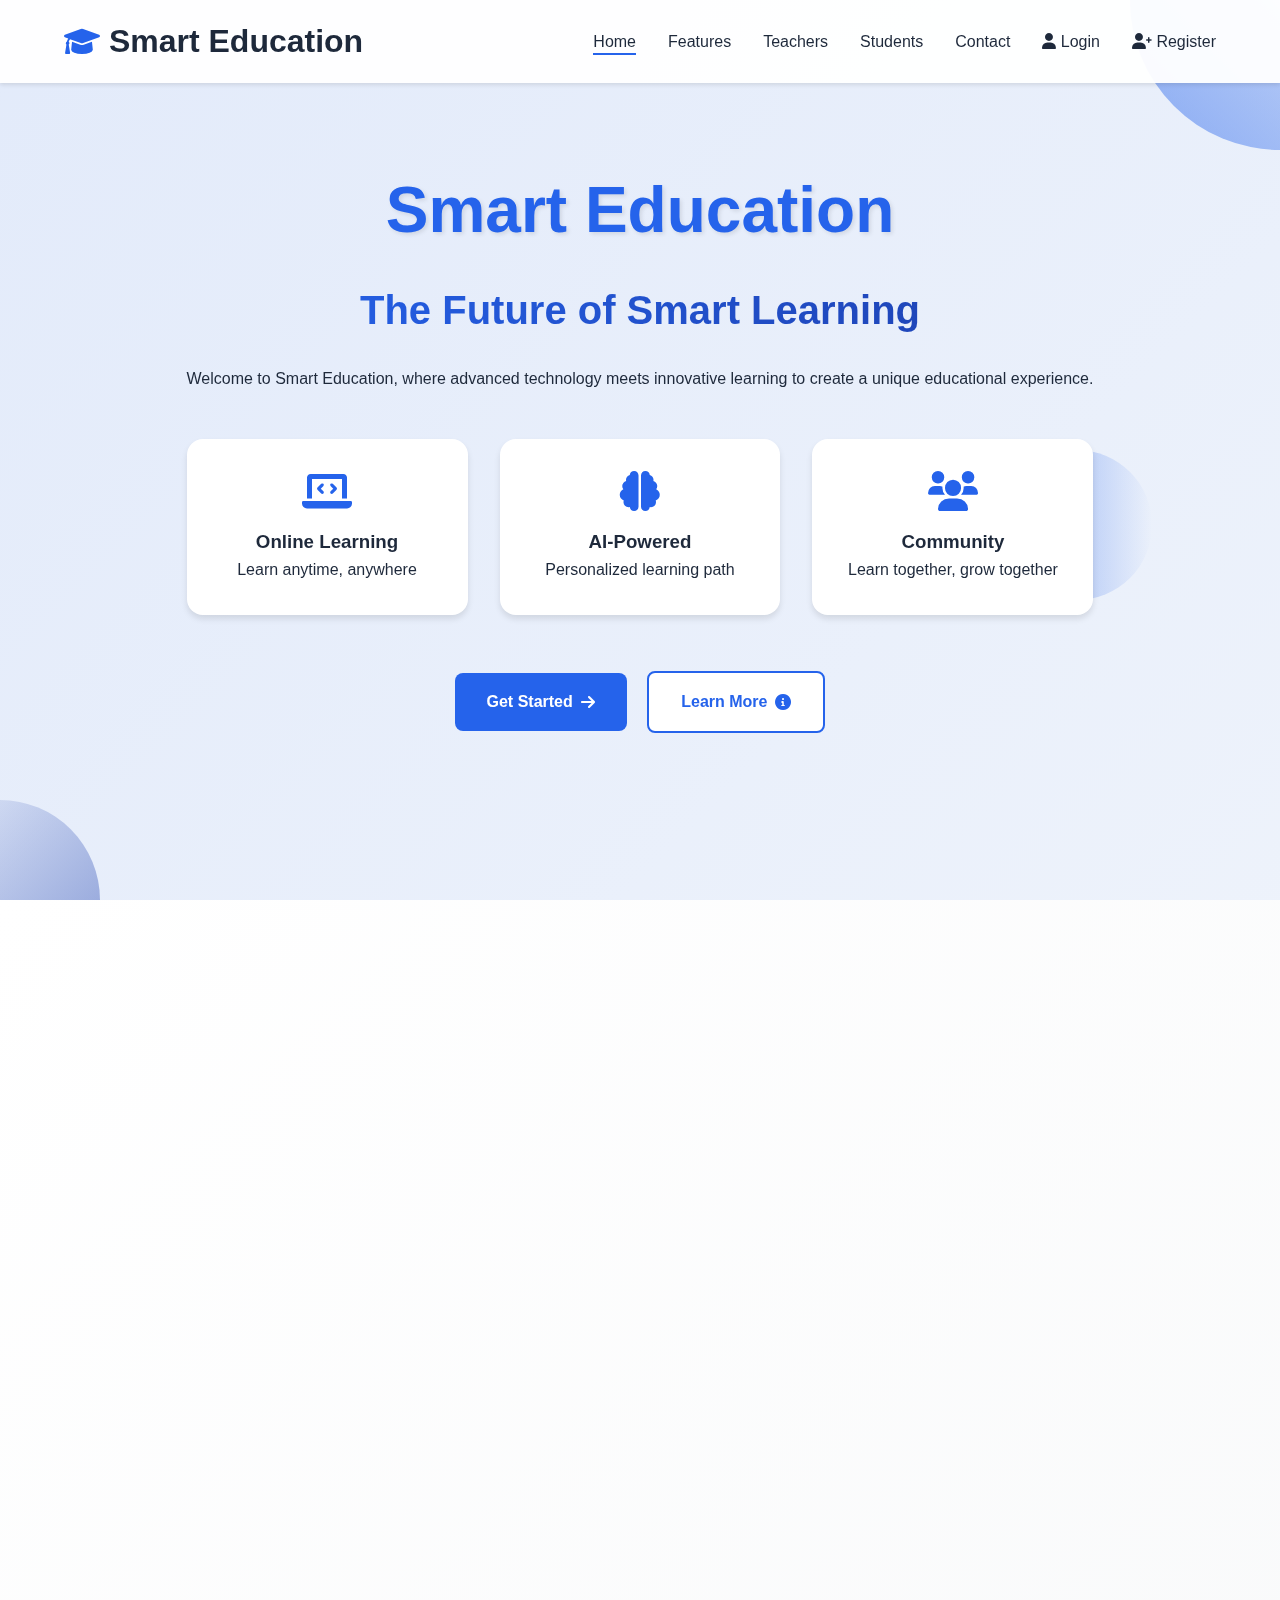
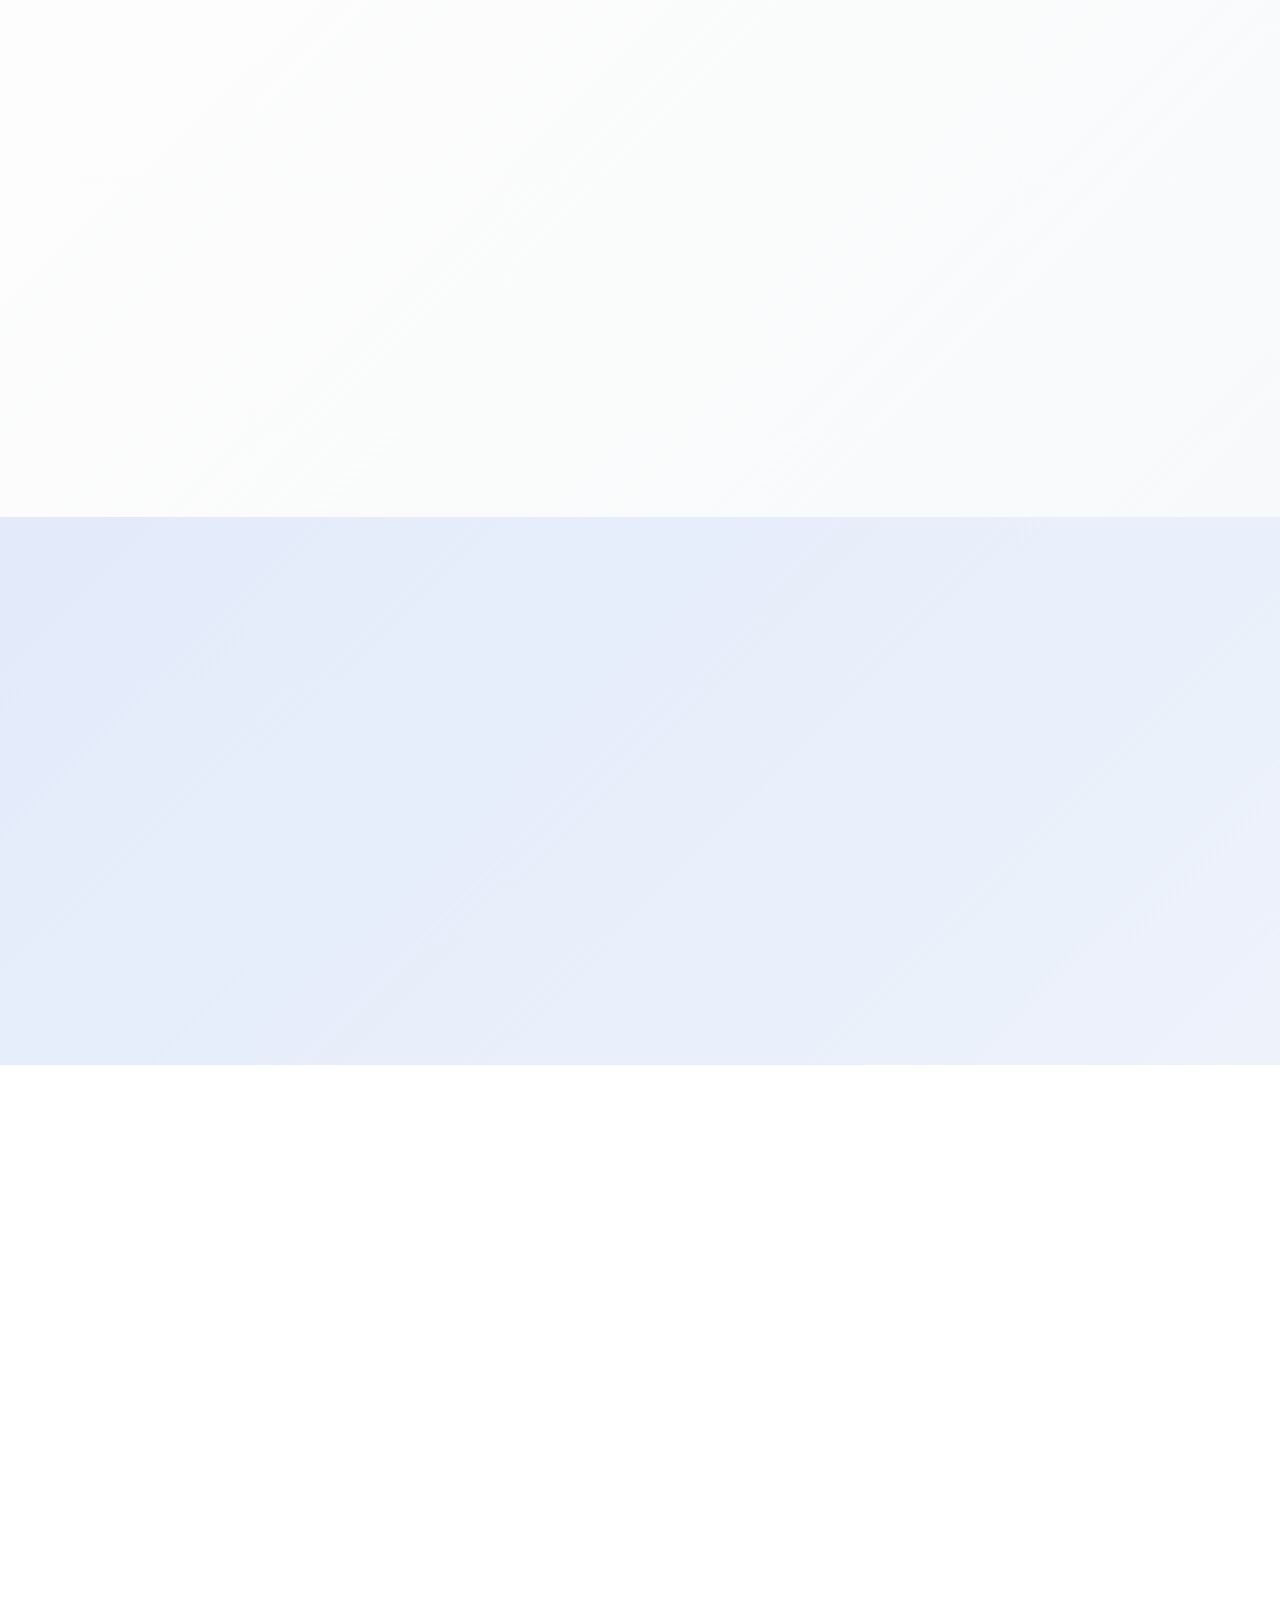
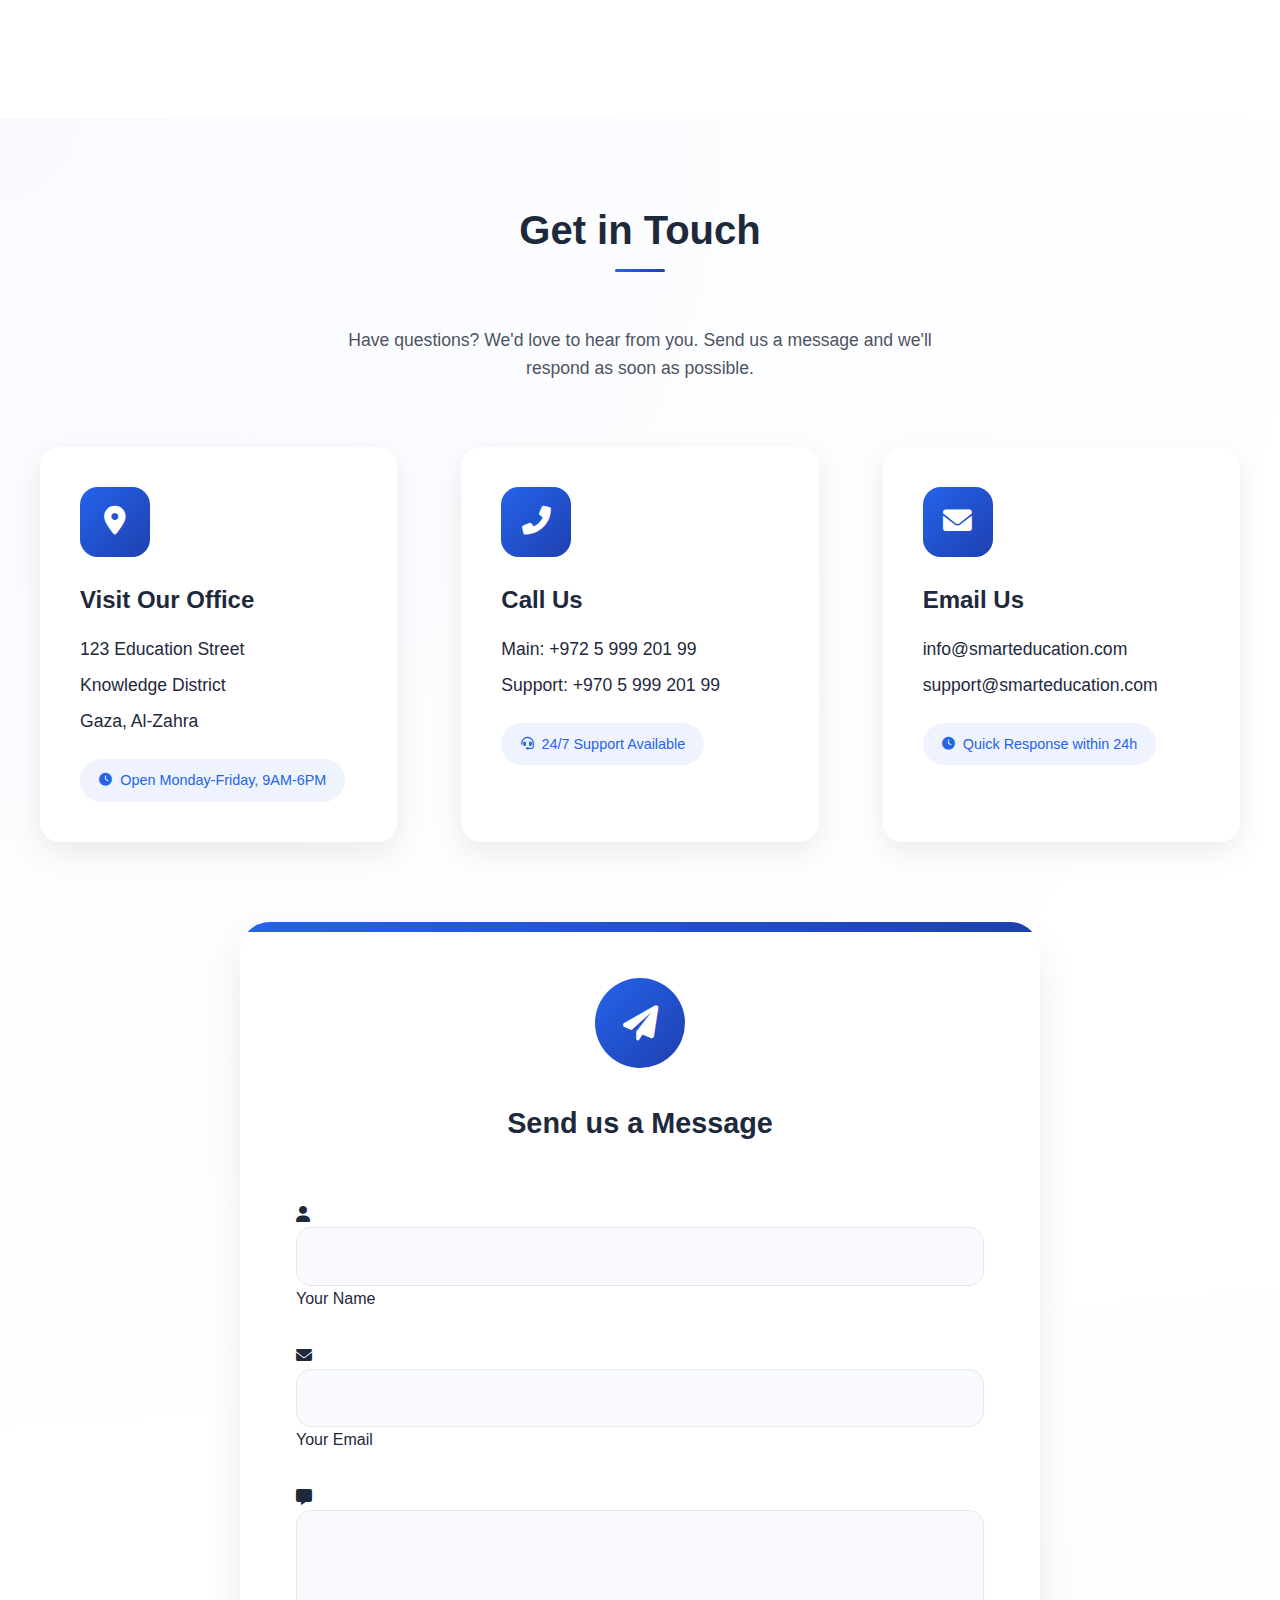
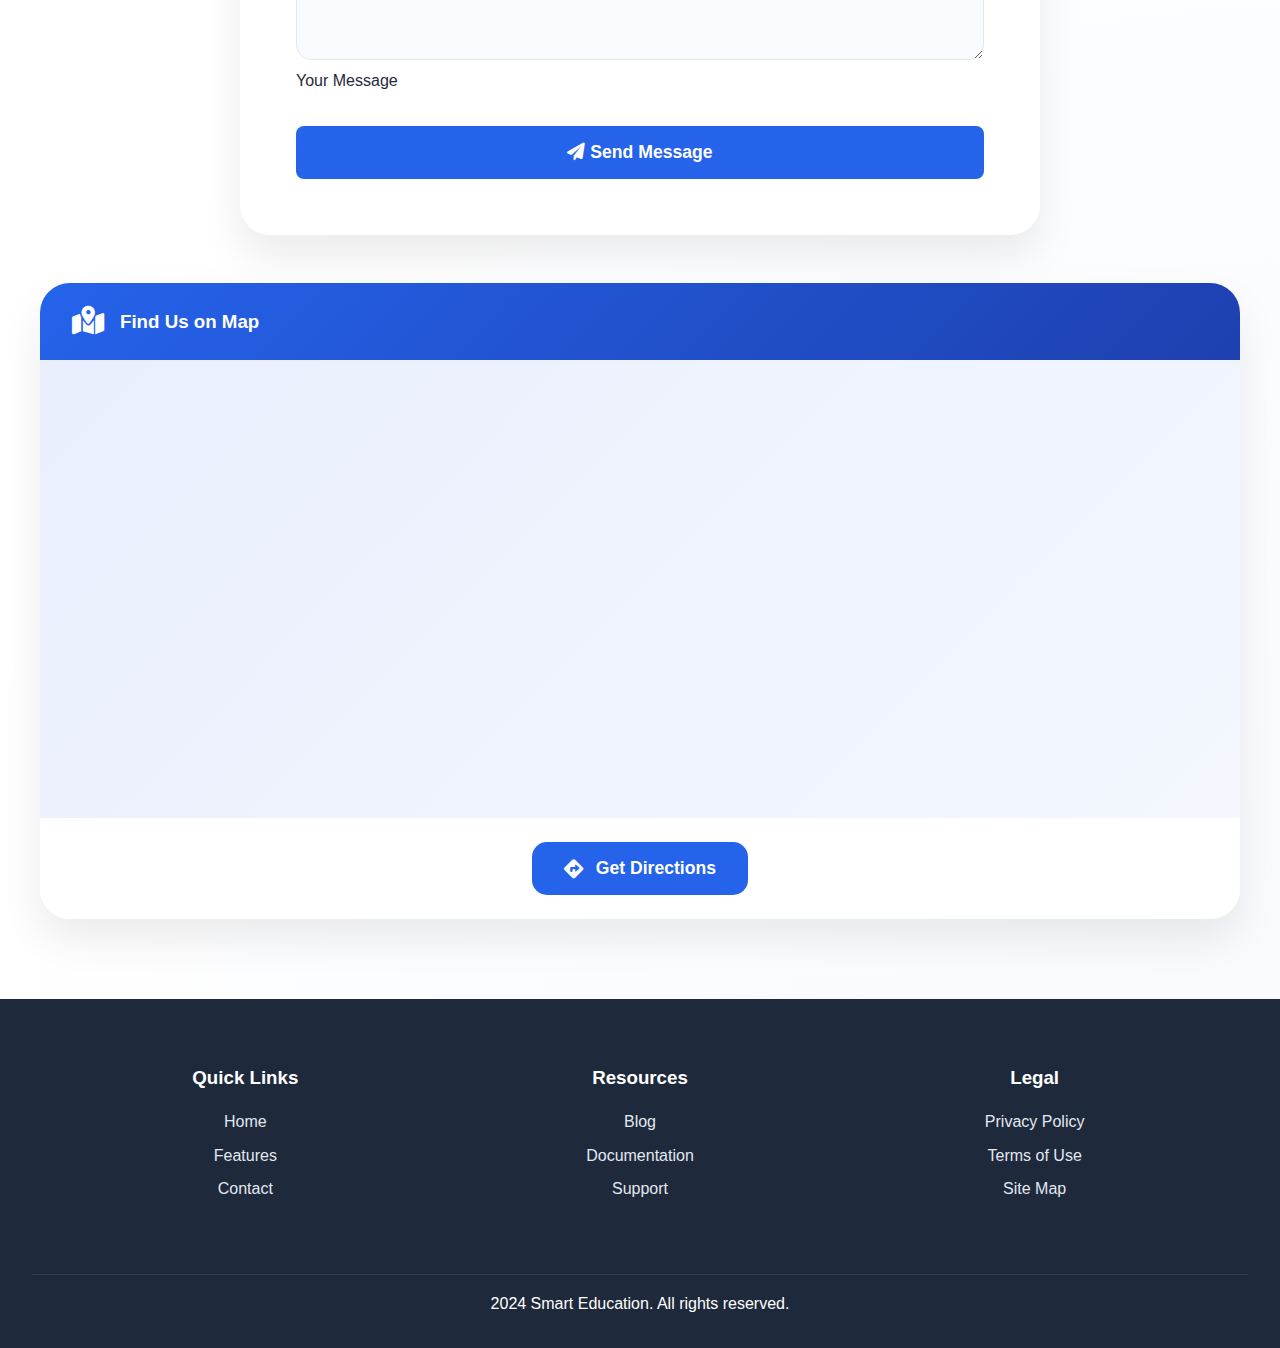
==== commit 415ca177: "Edit map and phone number" ====
--- a/index.html
+++ b/index.html
@@ -250,7 +250,7 @@
                         <h3>Visit Our Office</h3>
                         <p>123 Education Street</p>
                         <p>Knowledge District</p>
-                        <p>Amman, Jordan</p>
+                        <p>Gaza, Al-Zahra</p>
                         <div class="availability">
                             <i class="fas fa-clock"></i>
                             Open Monday-Friday, 9AM-6PM
@@ -267,8 +267,8 @@
                     </div>
                     <div class="info-content">
                         <h3>Call Us</h3>
-                        <p>Main: +962 6 123 4567</p>
-                        <p>Support: +962 6 765 4321</p>
+                        <p>Main: +972 5 999 201 99</p>
+                        <p>Support: +970 5 999 201 99</p>
                         <div class="availability">
                             <i class="fas fa-headset"></i>
                             24/7 Support Available
@@ -335,7 +335,7 @@
                         <h3>Find Us on Map</h3>
                     </div>
                     <div class="map-overlay">
-                        <iframe src="https://www.google.com/maps/embed?pb=!1m18!1m12!1m3!1d3385.1876863440325!2d35.9104883!3d31.9539494!2m3!1f0!2f0!3f0!3m2!1i1024!2i768!4f13.1!3m3!1m2!1s0x151ca7e4aee722d5%3A0x8693a9183825010b!2sAmman%2C%20Jordan!5e0!3m2!1sen!2sus!4v1624451234567!5m2!1sen!2sus" width="100%" height="450" style="border:0;" allowfullscreen="" loading="lazy"></iframe>
+                        <iframe src="https://www.google.com/maps/embed?pb=!1m18!1m12!1m3!1d3402.686860592495!2d34.40456609883512!3d31.477799086984962!2m3!1f0!2f0!3f0!3m2!1i1024!2i768!4f13.1!3m3!1m2!1s0x14fd823a6f9e5d1d%3A0x8b45deb1a82e1ae0!2z2KzYp9mF2LnYqSDZgdmE2LPYt9mK2YY!5e0!3m2!1sen!2s!4v1735984034884!5m2!1sen!2s" width="600" height="450" style="border:0;" allowfullscreen="" loading="lazy" referrerpolicy="no-referrer-when-downgrade"></iframe>
                     </div>
                     <div class="map-footer">
                         <button class="direction-btn">
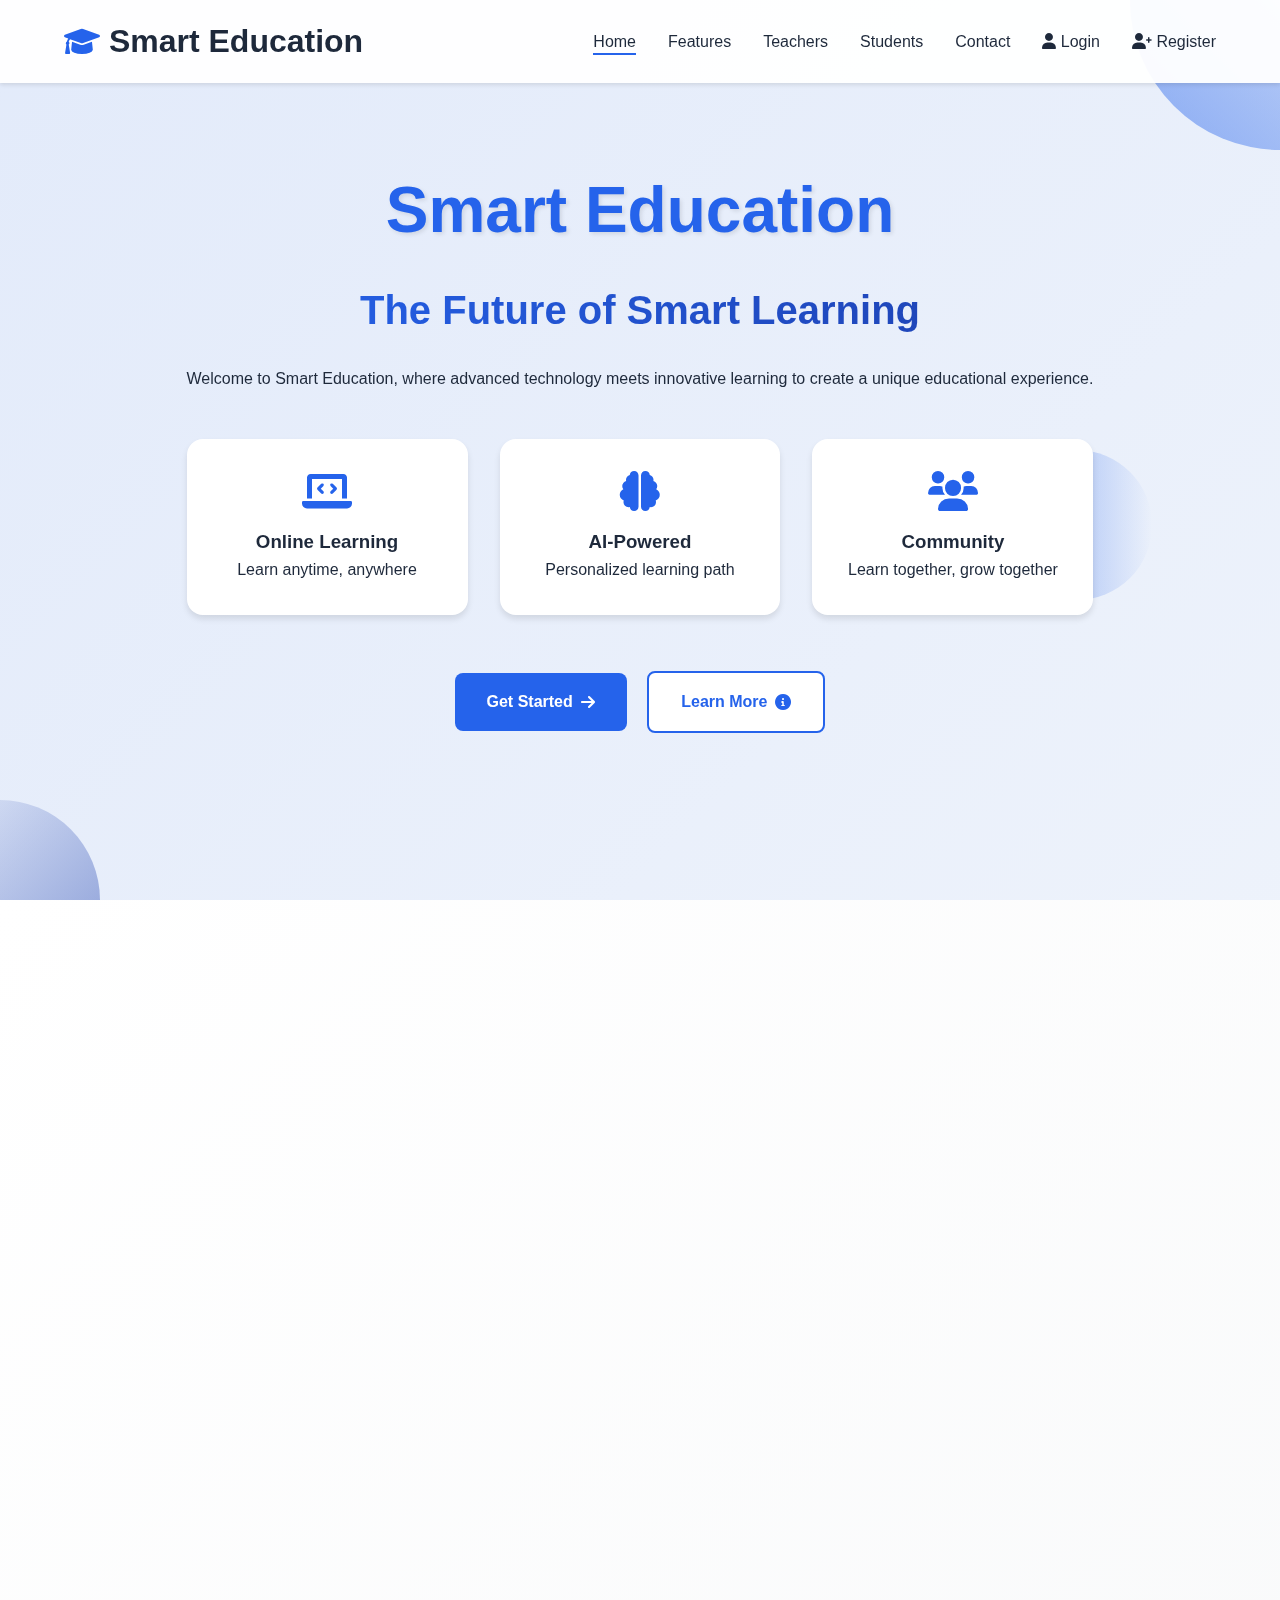
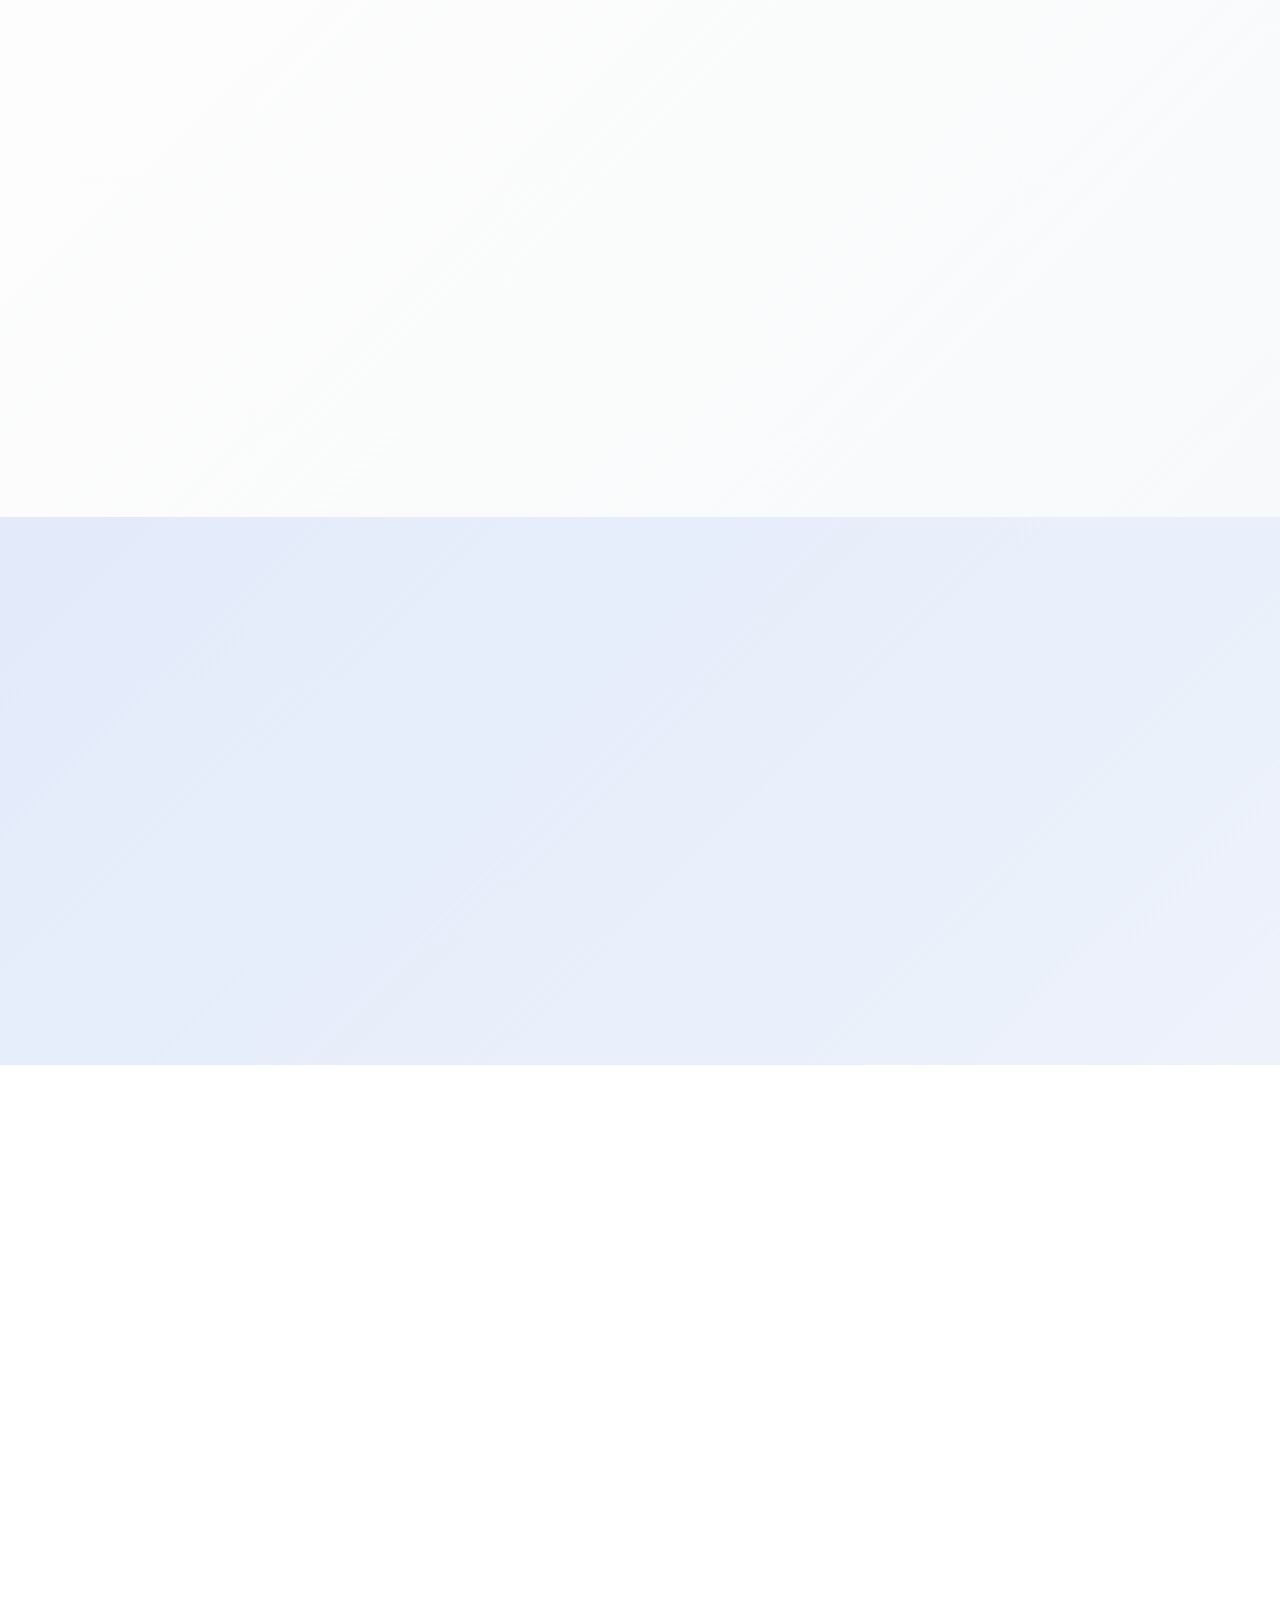
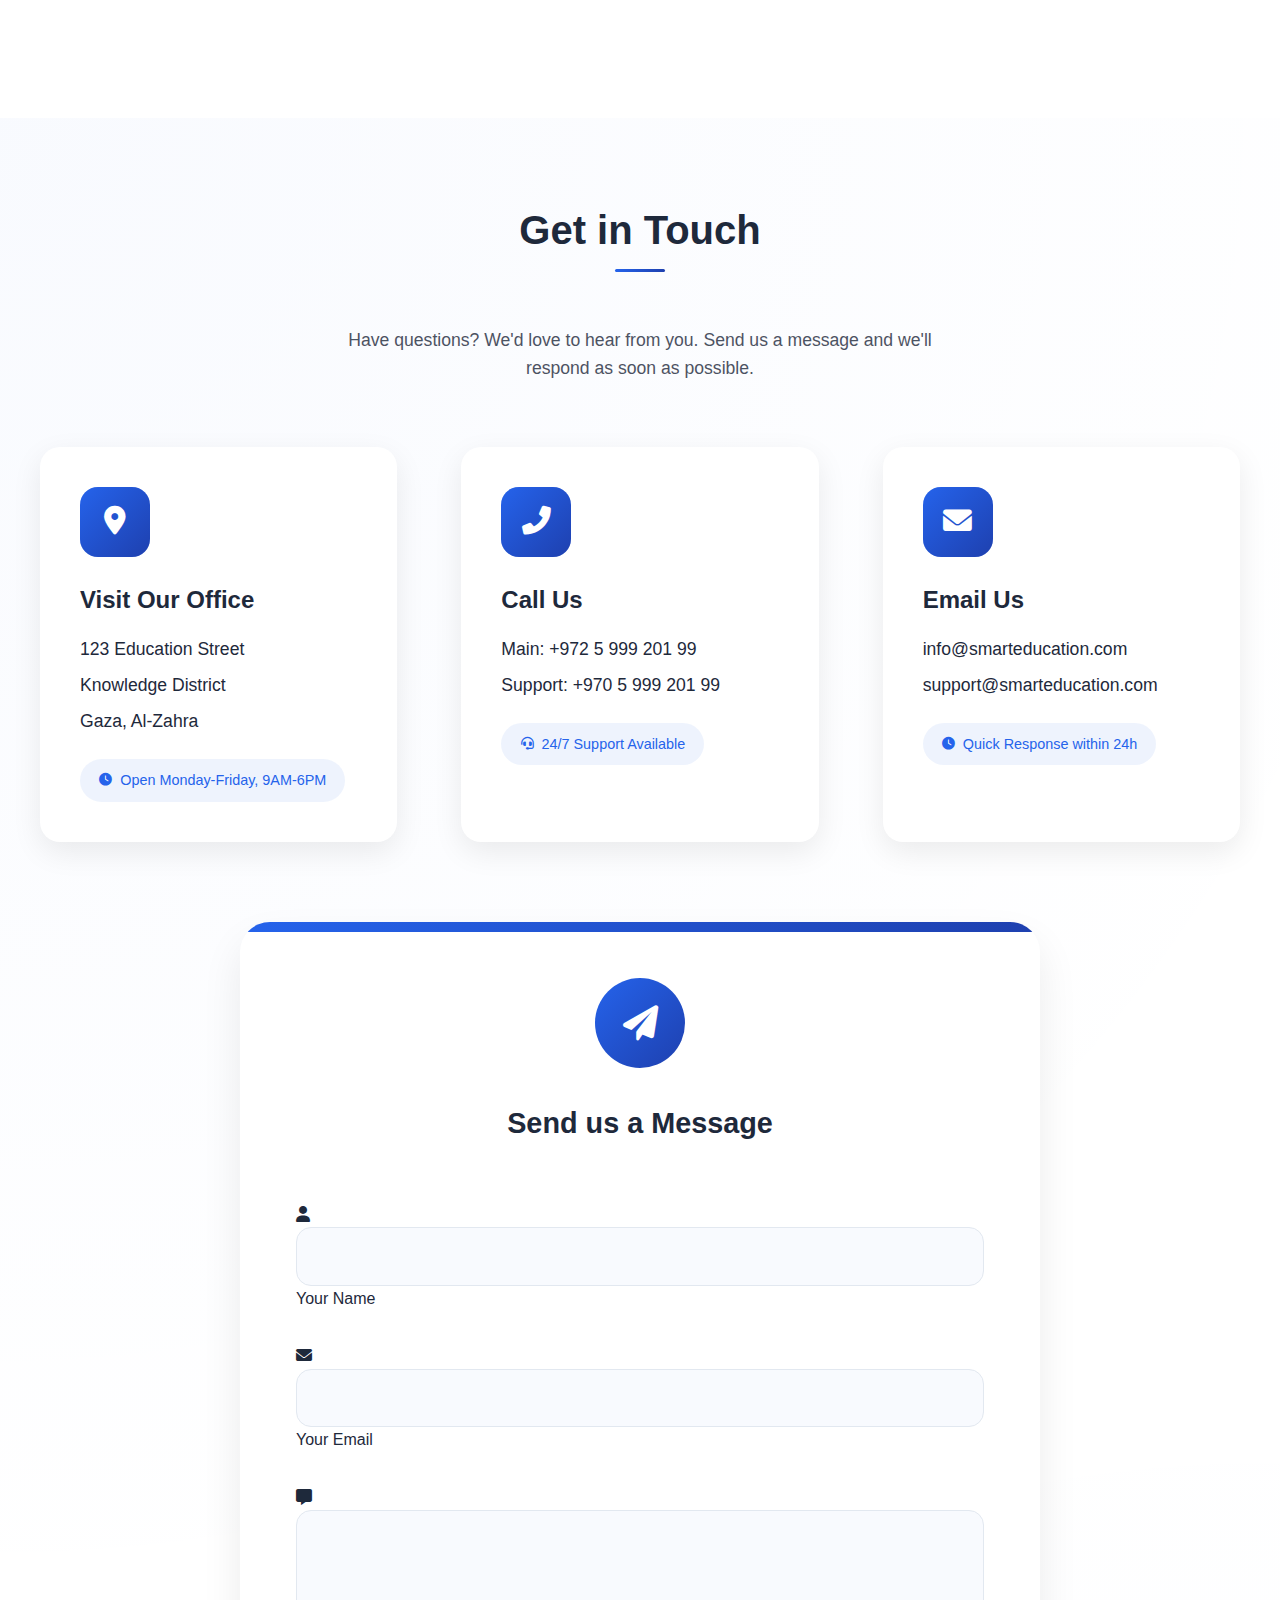
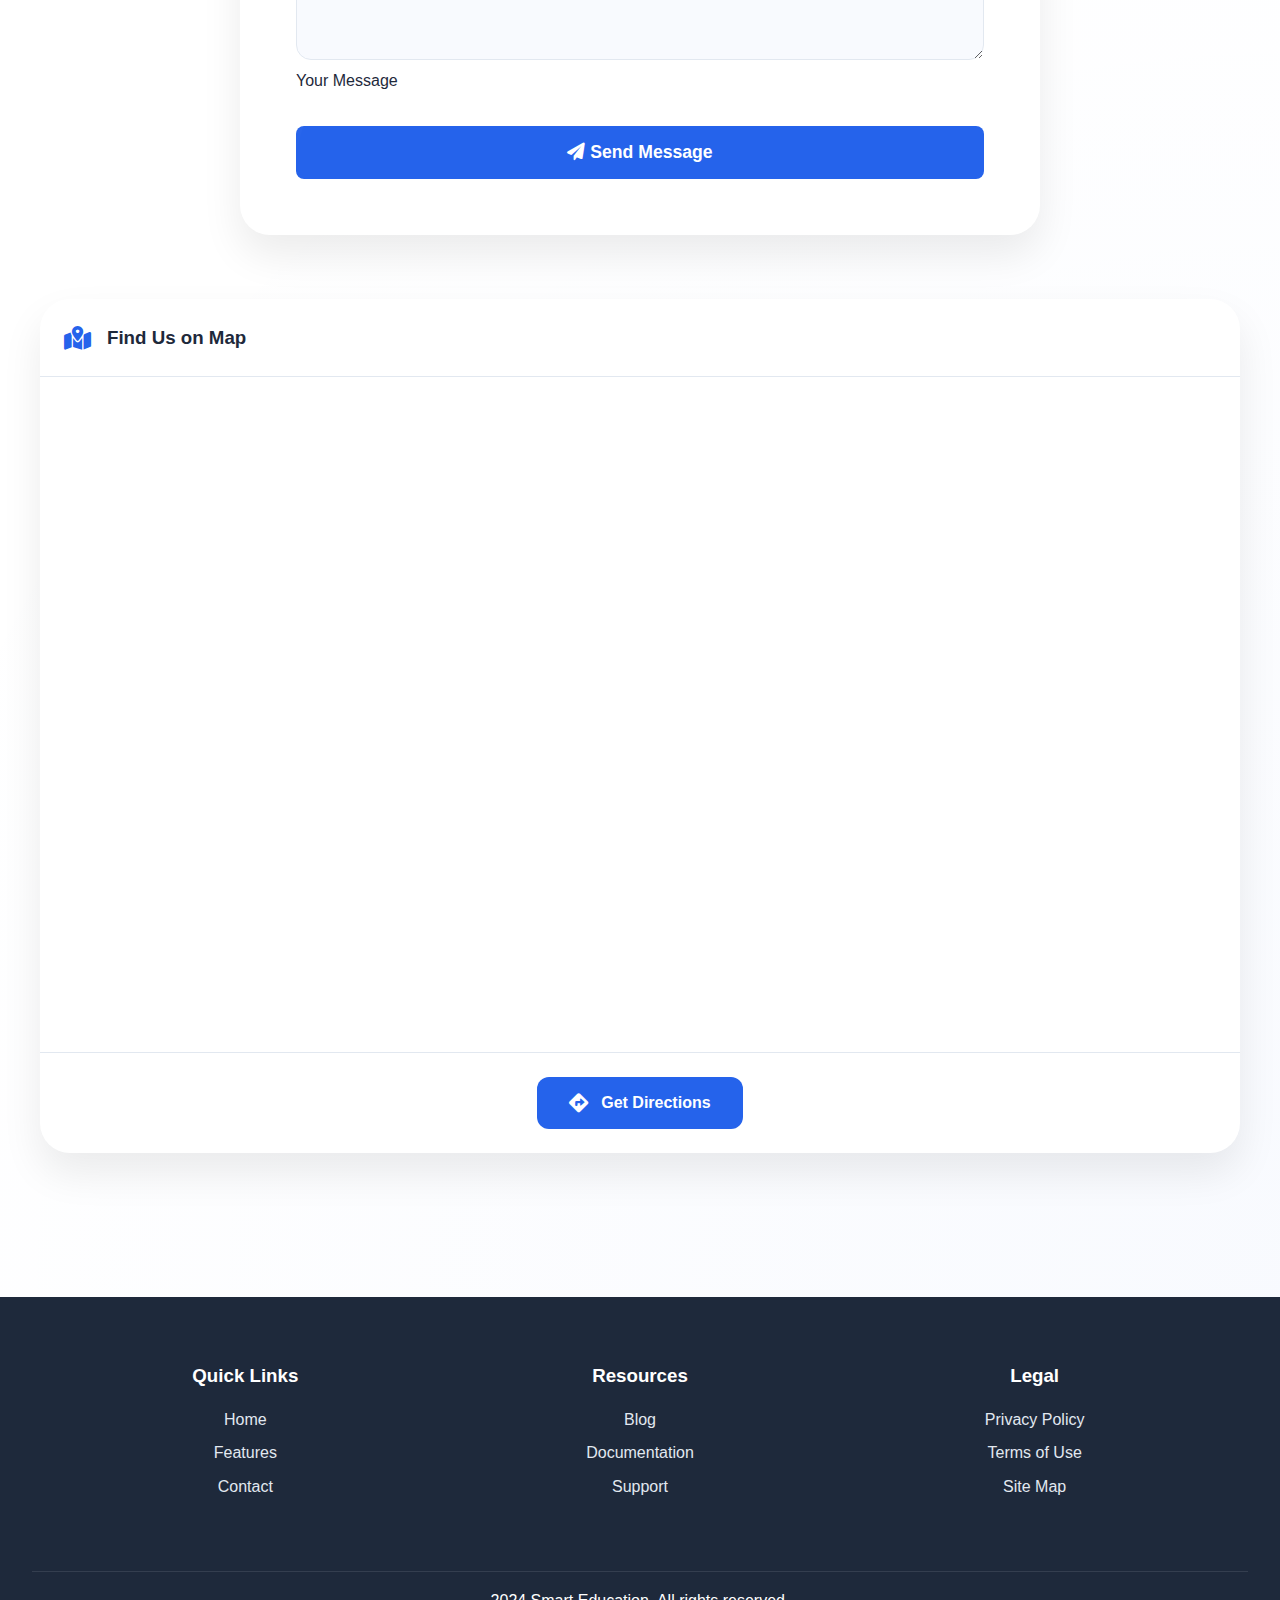
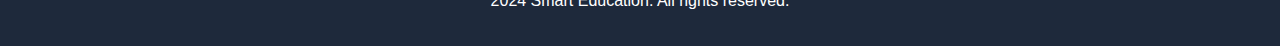
==== commit a3d51f3c: "Update index.html" ====
--- a/styles.css
+++ b/styles.css
@@ -1190,7 +1190,7 @@
 /* Map Section Enhancements */
 .map-container {
     max-width: 1200px;
-    margin: 0 auto;
+    margin: 4rem auto;
     position: relative;
 }
 
@@ -1199,47 +1199,43 @@
     border-radius: 30px;
     overflow: hidden;
     box-shadow: 0 20px 40px rgba(0,0,0,0.08);
-    transition: all 0.4s ease;
 }
 
 .map-header {
-    background: linear-gradient(135deg, var(--primary-color) 0%, var(--secondary-color) 100%);
-    padding: 1.5rem 2rem;
-    color: white;
+    padding: 1.5rem;
     display: flex;
     align-items: center;
     gap: 1rem;
+    border-bottom: 1px solid var(--light-gray);
 }
 
 .map-header i {
-    font-size: 1.8rem;
-    animation: bounce 2s ease infinite;
-}
-
-@keyframes bounce {
-    0%, 100% { transform: translateY(0); }
-    50% { transform: translateY(-5px); }
+    font-size: 1.5rem;
+    color: var(--primary-color);
 }
 
 .map-overlay {
     position: relative;
-}
-
-.map-overlay::after {
-    content: '';
+    width: 100%;
+    height: 0;
+    padding-bottom: 56.25%; /* 16:9 aspect ratio */
+    overflow: hidden;
+}
+
+.map-overlay iframe {
     position: absolute;
     top: 0;
     left: 0;
     width: 100%;
     height: 100%;
-    background: linear-gradient(135deg, rgba(37,99,235,0.1) 0%, rgba(37,99,235,0.05) 100%);
-    pointer-events: none;
+    border: none;
 }
 
 .map-footer {
     padding: 1.5rem;
-    text-align: center;
-    background: white;
+    display: flex;
+    justify-content: center;
+    border-top: 1px solid var(--light-gray);
 }
 
 .direction-btn {
@@ -1250,17 +1246,17 @@
     background: var(--primary-color);
     color: white;
     border: none;
-    border-radius: 15px;
-    font-size: 1.1rem;
+    border-radius: 12px;
+    font-size: 1rem;
     font-weight: 600;
     cursor: pointer;
-    transition: all 0.3s cubic-bezier(0.4, 0, 0.2, 1);
+    transition: all 0.3s ease;
 }
 
 .direction-btn:hover {
     background: var(--secondary-color);
     transform: translateY(-2px);
-    box-shadow: 0 8px 16px rgba(37,99,235,0.2);
+    box-shadow: 0 4px 12px rgba(37,99,235,0.2);
 }
 
 .direction-btn i {
